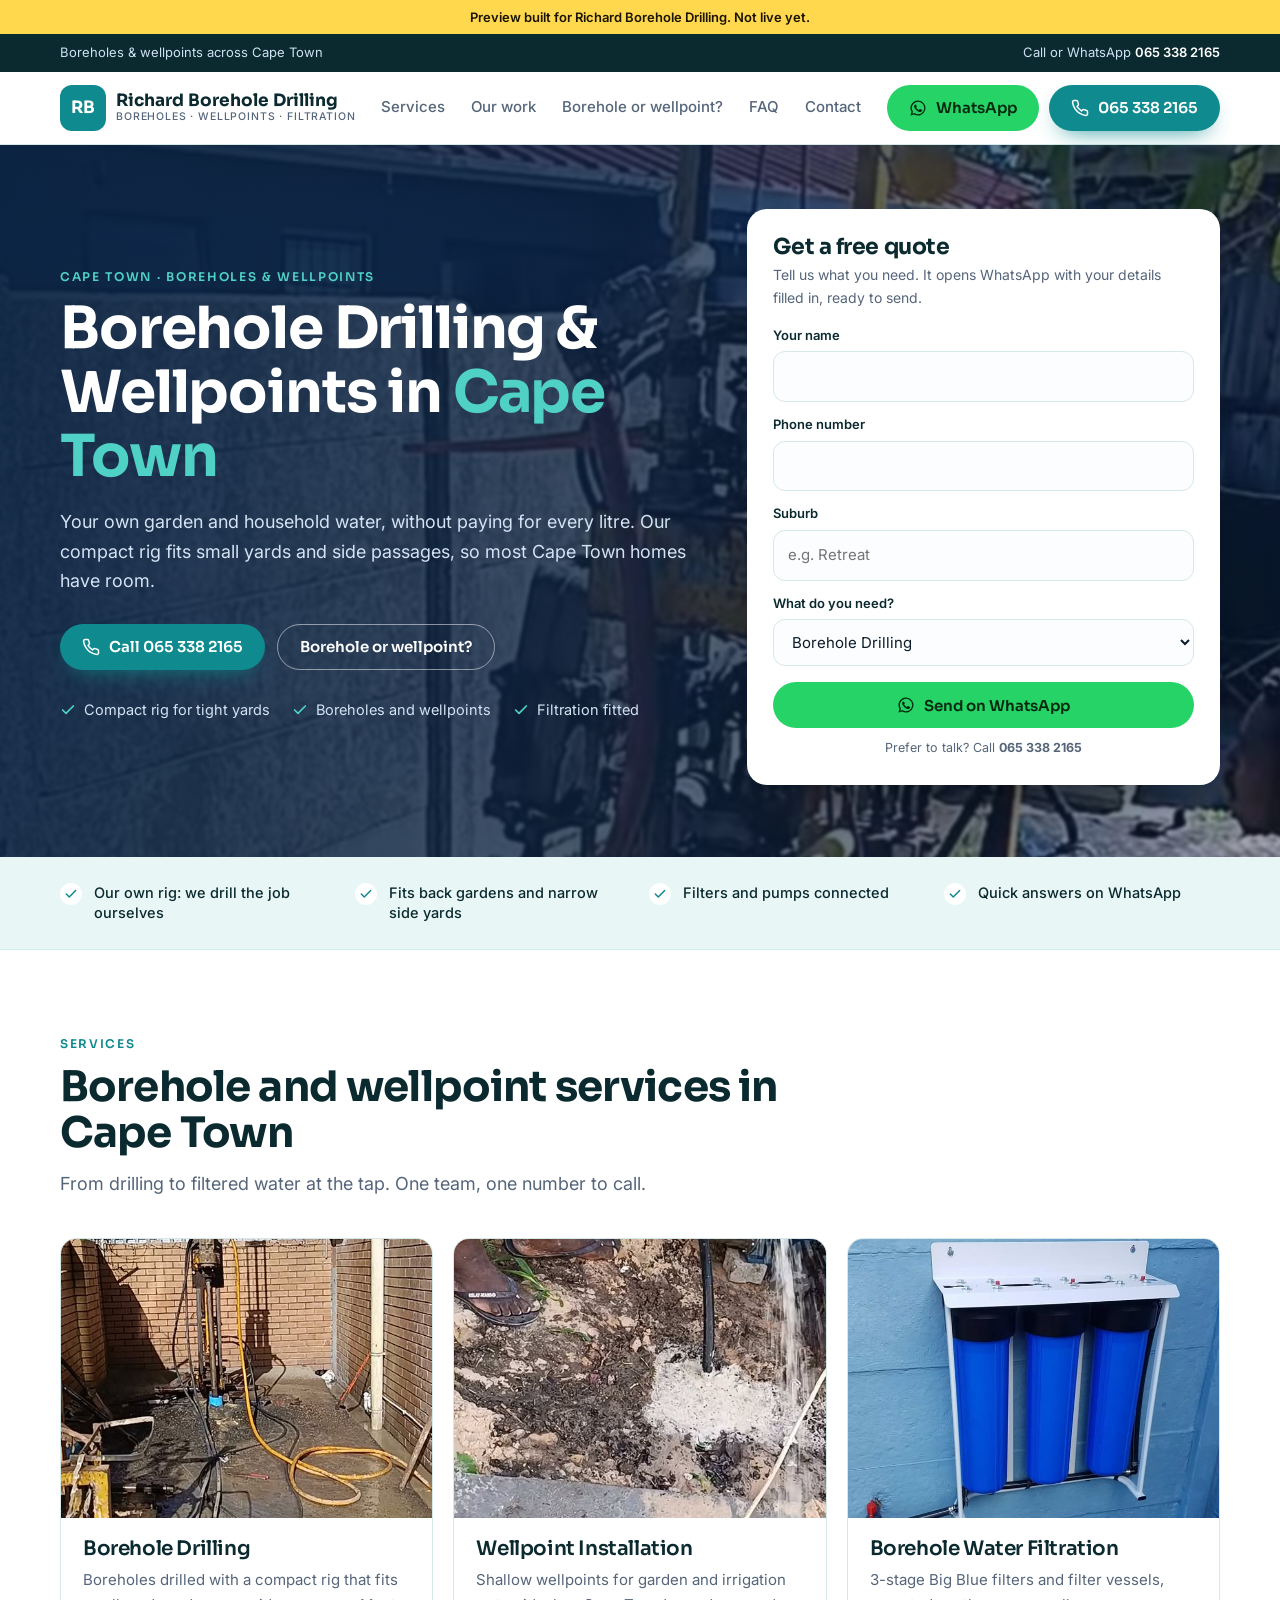
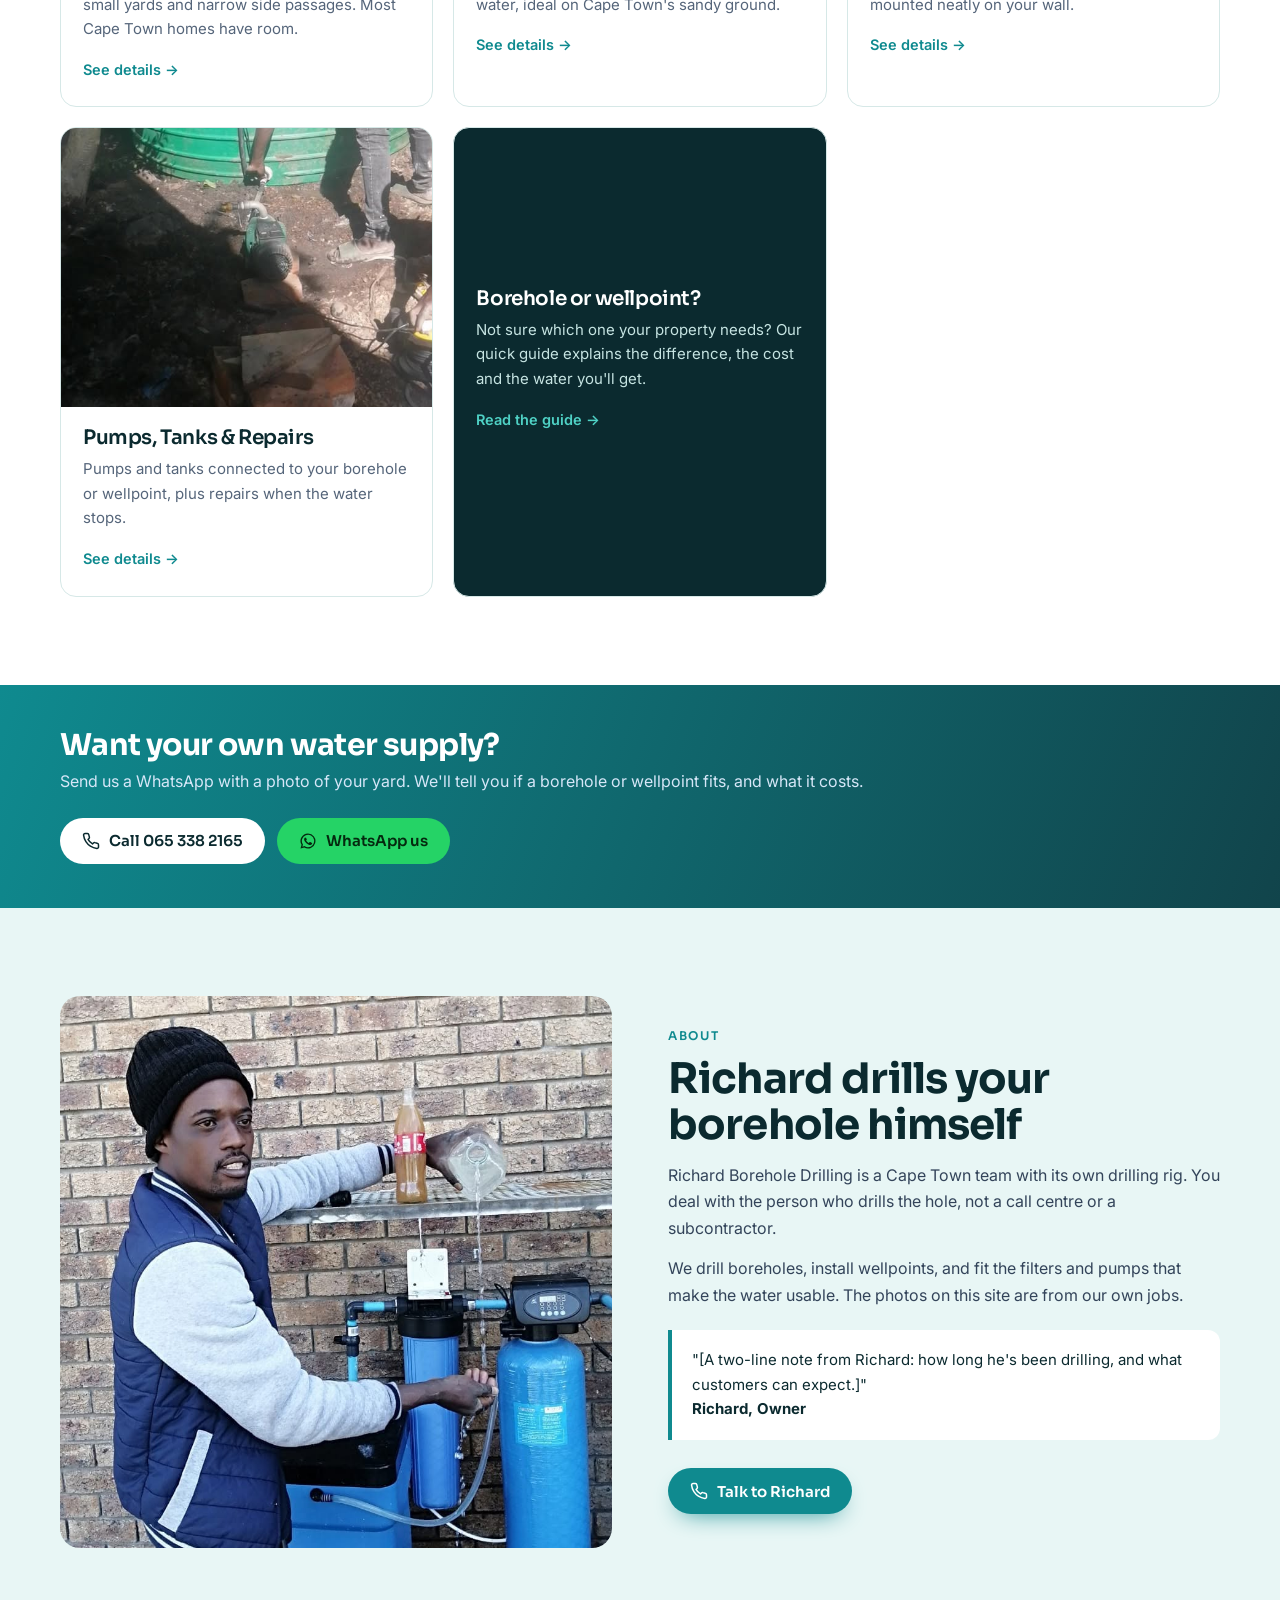
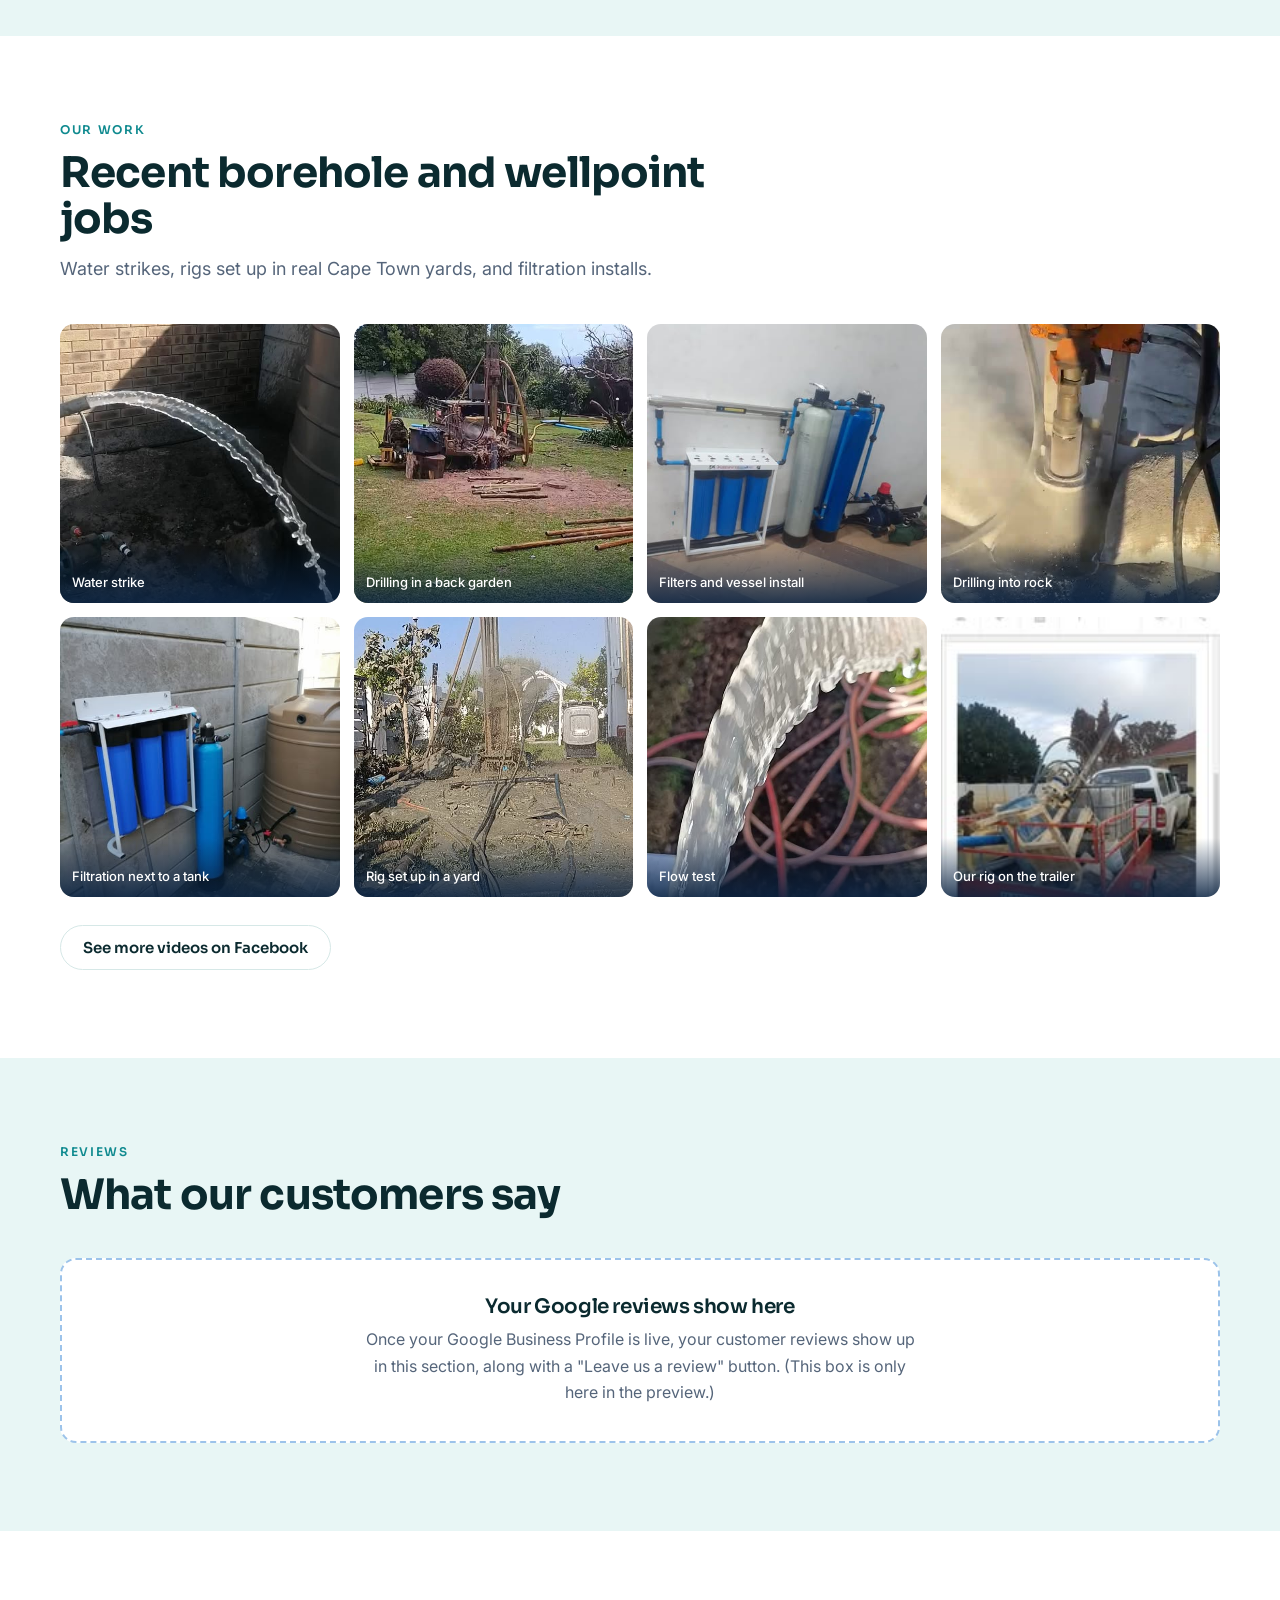
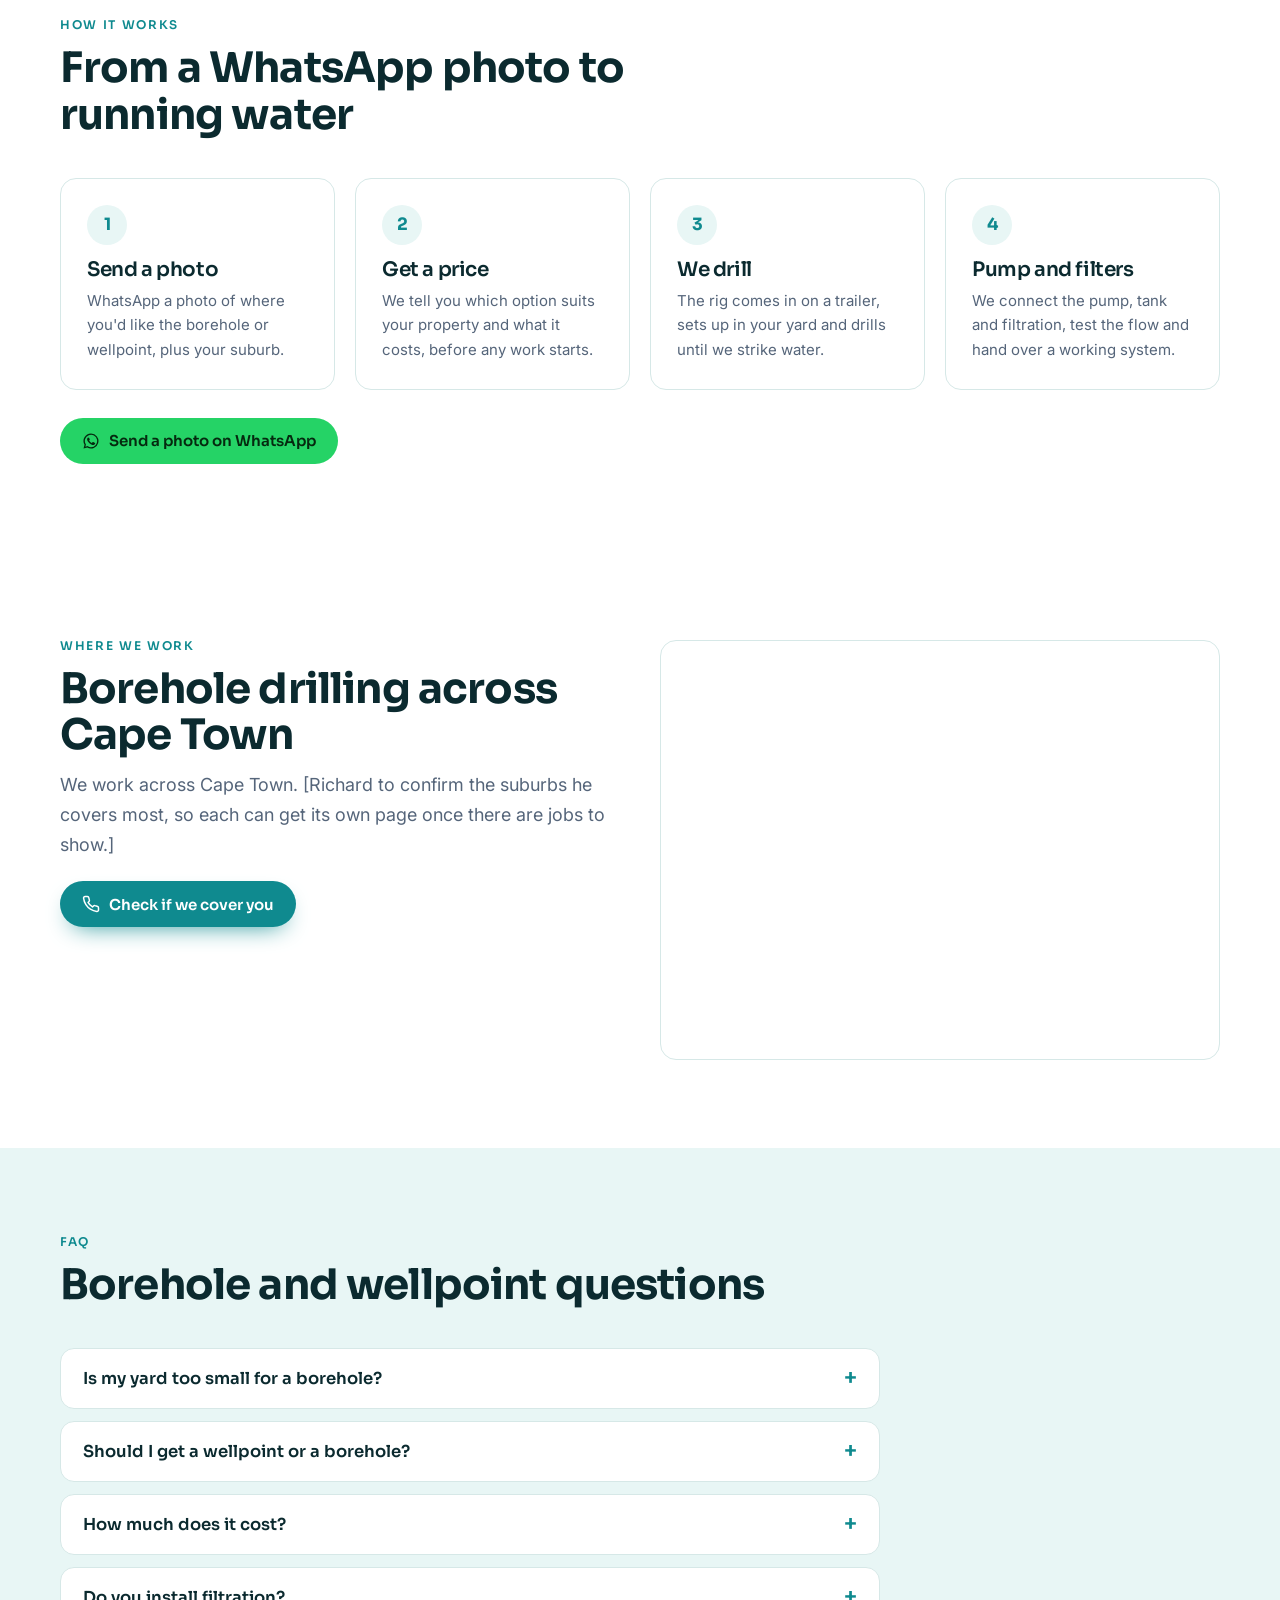
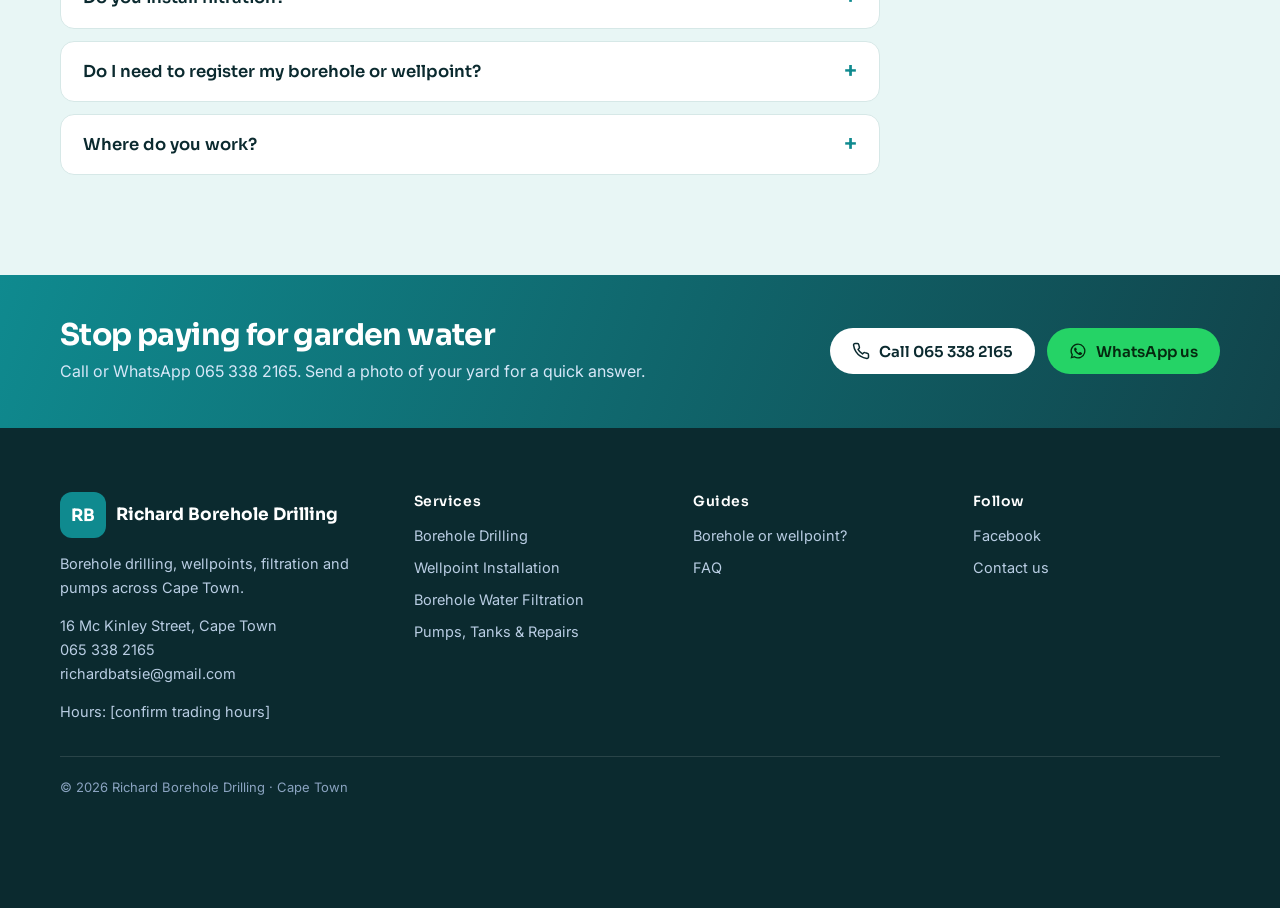
==== index.html @ 835f8e68 "Richard Borehole Drilling preview site Co-Authored-By: Claude Opus 5.5 <noreply@anthropic.com>" ====
<!doctype html>
<html lang="en-ZA">
<head>
<meta charset="utf-8">
<meta name="viewport" content="width=device-width, initial-scale=1">
<!-- PREVIEW: remove noindex + the preview bar when Richard approves and the real domain is live -->
<meta name="robots" content="noindex, nofollow">
<title>Borehole Drilling &amp; Wellpoints Cape Town | Richard Borehole Drilling</title>
<meta name="description" content="Borehole drilling and wellpoint installation in Cape Town with a compact rig that fits small yards. Filtration, pumps and repairs. Call or WhatsApp 065 338 2165.">
<link rel="canonical" href="https://dannyschaffer.github.io/richard-borehole-preview/">
<meta property="og:type" content="website"><meta property="og:title" content="Borehole Drilling &amp; Wellpoints Cape Town | Richard Borehole Drilling"><meta property="og:description" content="Borehole drilling and wellpoint installation in Cape Town with a compact rig that fits small yards. Filtration, pumps and repairs. Call or WhatsApp 065 338 2165.">
<meta property="og:image" content="https://dannyschaffer.github.io/richard-borehole-preview/img/hero-rig-backyard.jpg"><meta property="og:url" content="https://dannyschaffer.github.io/richard-borehole-preview/">
<link rel="preconnect" href="https://fonts.googleapis.com"><link rel="preconnect" href="https://fonts.gstatic.com" crossorigin><link href="https://fonts.googleapis.com/css2?family=Sora:wght@500;600;700&family=Inter:wght@400;500;600&display=swap" rel="stylesheet">
<link rel="stylesheet" href="styles.css">
<script type="application/ld+json">{"@context": "https://schema.org", "@type": "HomeAndConstructionBusiness", "@id": "https://dannyschaffer.github.io/richard-borehole-preview/#business", "name": "Richard Borehole Drilling", "description": "Borehole drilling, wellpoint installation, water filtration and pump connections in Cape Town.", "telephone": "+27653382165", "email": "richardbatsie@gmail.com", "url": "https://dannyschaffer.github.io/richard-borehole-preview/", "image": "https://dannyschaffer.github.io/richard-borehole-preview/img/hero-rig-backyard.jpg", "address": {"@type": "PostalAddress", "streetAddress": "16 Mc Kinley Street", "addressLocality": "Cape Town", "addressRegion": "Western Cape", "addressCountry": "ZA"}, "geo": {"@type": "GeoCoordinates", "latitude": -33.99119, "longitude": 18.48131}, "areaServed": "Cape Town", "sameAs": ["https://www.facebook.com/people/Richard-Borehole-Drilling/100069293814595/"]}</script><script type="application/ld+json">{"@context": "https://schema.org", "@type": "FAQPage", "mainEntity": [{"@type": "Question", "name": "Is my yard too small for a borehole?", "acceptedAnswer": {"@type": "Answer", "text": "Probably not. Our rig is compact and towed in on a trailer. We drill in back gardens, driveways and side passages. WhatsApp us a photo of the spot and we'll tell you."}}, {"@type": "Question", "name": "Should I get a wellpoint or a borehole?", "acceptedAnswer": {"@type": "Answer", "text": "A wellpoint is cheaper and fine for garden water on sandy ground. A borehole goes deeper, gives a steadier supply and suits bigger needs. Tell us your suburb and what you want the water for, and we'll recommend one."}}, {"@type": "Question", "name": "How much does it cost?", "acceptedAnswer": {"@type": "Answer", "text": "[Richard to confirm starting prices for a wellpoint and a borehole.] We give you a price before any work starts."}}, {"@type": "Question", "name": "Do you install filtration?", "acceptedAnswer": {"@type": "Answer", "text": "Yes. We fit 3-stage Big Blue filters and filter vessels on new and existing boreholes and wellpoints."}}, {"@type": "Question", "name": "Do I need to register my borehole or wellpoint?", "acceptedAnswer": {"@type": "Answer", "text": "Yes. The City of Cape Town requires every borehole and wellpoint to be registered, with the official sign displayed if the water is used outdoors."}}, {"@type": "Question", "name": "Where do you work?", "acceptedAnswer": {"@type": "Answer", "text": "Across Cape Town. [Richard to confirm the suburbs and areas he covers.]"}}]}</script>
</head>
<body>
<div class="preview">Preview built for Richard Borehole Drilling. Not live yet.</div>
<div class="topstrip"><div class="wrap"><span class="hide-m">Boreholes &amp; wellpoints across Cape Town</span><span>Call or WhatsApp <a href="tel:+27653382165">065 338 2165</a></span></div></div>
<header><div class="wrap nav">
<a class="brand" href="./"><span class="mono">RB</span><span>Richard Borehole Drilling<small>Boreholes · Wellpoints · Filtration</small></span></a>
<nav class="nav-links"><a href="#services">Services</a><a href="#work">Our work</a><a href="borehole-vs-wellpoint/">Borehole or wellpoint?</a><a href="#faq">FAQ</a><a href="contact/">Contact</a></nav>
<div class="nav-cta"><a class="btn btn-wa" href="https://wa.me/27653382165?text=Hi%20Richard%2C%20I%20would%20like%20a%20quote."><svg viewBox="0 0 24 24" fill="currentColor" aria-hidden="true"><path d="M12 2a10 10 0 0 0-8.6 15.1L2 22l5-1.3A10 10 0 1 0 12 2Zm0 18.2a8.2 8.2 0 0 1-4.2-1.2l-.3-.2-3 .8.8-2.9-.2-.3A8.2 8.2 0 1 1 12 20.2Zm4.5-6.1c-.2-.1-1.5-.7-1.7-.8s-.4-.1-.6.1-.7.8-.8 1-.3.2-.5.1a6.7 6.7 0 0 1-3.3-2.9c-.3-.4.3-.4.7-1.4a.5.5 0 0 0 0-.4l-.8-1.9c-.2-.5-.4-.4-.6-.4h-.5a1 1 0 0 0-.7.3 3 3 0 0 0-.9 2.2 5.2 5.2 0 0 0 1.1 2.7 11.8 11.8 0 0 0 4.5 4c1.7.7 2.3.8 3.2.6a2.7 2.7 0 0 0 1.8-1.2 2.2 2.2 0 0 0 .1-1.2c0-.1-.2-.2-.4-.3Z"/></svg><span>WhatsApp</span></a><a class="btn btn-blue" href="tel:+27653382165"><svg viewBox="0 0 24 24" fill="none" stroke="currentColor" stroke-width="2" stroke-linecap="round" stroke-linejoin="round" aria-hidden="true"><path d="M22 16.9v3a2 2 0 0 1-2.2 2 19.8 19.8 0 0 1-8.6-3.1 19.5 19.5 0 0 1-6-6A19.8 19.8 0 0 1 2.1 4.2 2 2 0 0 1 4.1 2h3a2 2 0 0 1 2 1.7c.1 1 .4 1.9.7 2.8a2 2 0 0 1-.5 2.1L8 9.9a16 16 0 0 0 6 6l1.3-1.3a2 2 0 0 1 2.1-.4c.9.3 1.8.6 2.8.7a2 2 0 0 1 1.8 2Z"/></svg><span>065 338 2165</span></a></div>
</div></header>

<section class="hero" style="--hero:url(img/hero-rig-backyard.jpg)"><div class="hero-bg"></div><div class="wrap">
<div>
<span class="eyebrow" style="color:var(--aqua)">Cape Town · Boreholes &amp; wellpoints</span>
<h1>Borehole Drilling &amp; Wellpoints in <em>Cape Town</em></h1>
<p class="lead">Your own garden and household water, without paying for every litre. Our compact rig fits small yards and side passages, so most Cape Town homes have room.</p>
<div class="hero-ctas"><a class="btn btn-blue" href="tel:+27653382165"><svg viewBox="0 0 24 24" fill="none" stroke="currentColor" stroke-width="2" stroke-linecap="round" stroke-linejoin="round" aria-hidden="true"><path d="M22 16.9v3a2 2 0 0 1-2.2 2 19.8 19.8 0 0 1-8.6-3.1 19.5 19.5 0 0 1-6-6A19.8 19.8 0 0 1 2.1 4.2 2 2 0 0 1 4.1 2h3a2 2 0 0 1 2 1.7c.1 1 .4 1.9.7 2.8a2 2 0 0 1-.5 2.1L8 9.9a16 16 0 0 0 6 6l1.3-1.3a2 2 0 0 1 2.1-.4c.9.3 1.8.6 2.8.7a2 2 0 0 1 1.8 2Z"/></svg>Call 065 338 2165</a><a class="btn btn-line" href="borehole-vs-wellpoint/">Borehole or wellpoint?</a></div>
<div class="hero-points"><span><svg viewBox="0 0 24 24" fill="none" stroke="currentColor" stroke-width="2.6" stroke-linecap="round" stroke-linejoin="round" aria-hidden="true"><path d="M20 6 9 17l-5-5"/></svg>Compact rig for tight yards</span><span><svg viewBox="0 0 24 24" fill="none" stroke="currentColor" stroke-width="2.6" stroke-linecap="round" stroke-linejoin="round" aria-hidden="true"><path d="M20 6 9 17l-5-5"/></svg>Boreholes and wellpoints</span><span><svg viewBox="0 0 24 24" fill="none" stroke="currentColor" stroke-width="2.6" stroke-linecap="round" stroke-linejoin="round" aria-hidden="true"><path d="M20 6 9 17l-5-5"/></svg>Filtration fitted</span></div>
</div>
<form class="card-form" data-wa>
<h2>Get a free quote</h2><p class="small">Tell us what you need. It opens WhatsApp with your details filled in, ready to send.</p>
<label class="field"><span>Your name</span><input name="name" required autocomplete="name"></label>
<label class="field"><span>Phone number</span><input name="phone" type="tel" required autocomplete="tel"></label>
<label class="field"><span>Suburb</span><input name="suburb" placeholder="e.g. Retreat"></label>
<label class="field"><span>What do you need?</span><select name="need"><option>Borehole Drilling</option><option>Wellpoint Installation</option><option>Borehole Water Filtration</option><option>Pumps, Tanks &amp; Repairs</option><option>Not sure: borehole or wellpoint?</option></select></label>
<button class="btn btn-wa" type="submit"><svg viewBox="0 0 24 24" fill="currentColor" aria-hidden="true"><path d="M12 2a10 10 0 0 0-8.6 15.1L2 22l5-1.3A10 10 0 1 0 12 2Zm0 18.2a8.2 8.2 0 0 1-4.2-1.2l-.3-.2-3 .8.8-2.9-.2-.3A8.2 8.2 0 1 1 12 20.2Zm4.5-6.1c-.2-.1-1.5-.7-1.7-.8s-.4-.1-.6.1-.7.8-.8 1-.3.2-.5.1a6.7 6.7 0 0 1-3.3-2.9c-.3-.4.3-.4.7-1.4a.5.5 0 0 0 0-.4l-.8-1.9c-.2-.5-.4-.4-.6-.4h-.5a1 1 0 0 0-.7.3 3 3 0 0 0-.9 2.2 5.2 5.2 0 0 0 1.1 2.7 11.8 11.8 0 0 0 4.5 4c1.7.7 2.3.8 3.2.6a2.7 2.7 0 0 0 1.8-1.2 2.2 2.2 0 0 0 .1-1.2c0-.1-.2-.2-.4-.3Z"/></svg>Send on WhatsApp</button>
<p class="form-note">Prefer to talk? Call <a href="tel:+27653382165"><b>065 338 2165</b></a></p>
</form>
</div></section>
<div class="trust"><div class="wrap">
<div><svg viewBox="0 0 24 24" fill="none" stroke="currentColor" stroke-width="2.6" stroke-linecap="round" stroke-linejoin="round" aria-hidden="true"><path d="M20 6 9 17l-5-5"/></svg><span>Our own rig: we drill the job ourselves</span></div>
<div><svg viewBox="0 0 24 24" fill="none" stroke="currentColor" stroke-width="2.6" stroke-linecap="round" stroke-linejoin="round" aria-hidden="true"><path d="M20 6 9 17l-5-5"/></svg><span>Fits back gardens and narrow side yards</span></div>
<div><svg viewBox="0 0 24 24" fill="none" stroke="currentColor" stroke-width="2.6" stroke-linecap="round" stroke-linejoin="round" aria-hidden="true"><path d="M20 6 9 17l-5-5"/></svg><span>Filters and pumps connected</span></div>
<div><svg viewBox="0 0 24 24" fill="none" stroke="currentColor" stroke-width="2.6" stroke-linecap="round" stroke-linejoin="round" aria-hidden="true"><path d="M20 6 9 17l-5-5"/></svg><span>Quick answers on WhatsApp</span></div>
</div></div>

<section id="services"><div class="wrap">
<div class="sec-head"><span class="eyebrow">Services</span><h2>Borehole and wellpoint services in Cape Town</h2><p class="lead">From drilling to filtered water at the tap. One team, one number to call.</p></div>
<div class="svc-grid"><a class="svc" href="services/borehole-drilling/"><img src="img/rig-narrow-side-yard.jpg" alt="Compact borehole rig drilling in a narrow side yard next to a Cape Town house" loading="lazy"><div><h3>Borehole Drilling</h3><p>Boreholes drilled with a compact rig that fits small yards and narrow side passages. Most Cape Town homes have room.</p><span class="more">See details →</span></div></a><a class="svc" href="services/wellpoint-installation/"><img src="img/wellpoint-water.jpg" alt="Water flowing from a newly installed wellpoint in a Cape Town yard" loading="lazy"><div><h3>Wellpoint Installation</h3><p>Shallow wellpoints for garden and irrigation water, ideal on Cape Town&#x27;s sandy ground.</p><span class="more">See details →</span></div></a><a class="svc" href="services/water-filtration/"><img src="img/filtration-3-stage.jpg" alt="Wall-mounted 3-stage Big Blue filtration system installed by Richard Borehole Drilling" loading="lazy"><div><h3>Borehole Water Filtration</h3><p>3-stage Big Blue filters and filter vessels, mounted neatly on your wall.</p><span class="more">See details →</span></div></a><a class="svc" href="services/pumps-and-tanks/"><img src="img/tank-pump-connection.jpg" alt="Borehole connected to a water tank in a Cape Town yard" loading="lazy"><div><h3>Pumps, Tanks &amp; Repairs</h3><p>Pumps and tanks connected to your borehole or wellpoint, plus repairs when the water stops.</p><span class="more">See details →</span></div></a><a class="svc" href="borehole-vs-wellpoint/" style="background:var(--navy);color:#fff;justify-content:center"><div><h3 style="color:#fff">Borehole or wellpoint?</h3><p style="color:#c6e4e2">Not sure which one your property needs? Our quick guide explains the difference, the cost and the water you'll get.</p><span class="more" style="color:var(--aqua)">Read the guide →</span></div></a></div>
</div></section>

<div class="band"><div class="wrap"><div><h2>Want your own water supply?</h2><p>Send us a WhatsApp with a photo of your yard. We&#x27;ll tell you if a borehole or wellpoint fits, and what it costs.</p></div>
<div class="ctas"><a class="btn btn-white" href="tel:+27653382165"><svg viewBox="0 0 24 24" fill="none" stroke="currentColor" stroke-width="2" stroke-linecap="round" stroke-linejoin="round" aria-hidden="true"><path d="M22 16.9v3a2 2 0 0 1-2.2 2 19.8 19.8 0 0 1-8.6-3.1 19.5 19.5 0 0 1-6-6A19.8 19.8 0 0 1 2.1 4.2 2 2 0 0 1 4.1 2h3a2 2 0 0 1 2 1.7c.1 1 .4 1.9.7 2.8a2 2 0 0 1-.5 2.1L8 9.9a16 16 0 0 0 6 6l1.3-1.3a2 2 0 0 1 2.1-.4c.9.3 1.8.6 2.8.7a2 2 0 0 1 1.8 2Z"/></svg>Call 065 338 2165</a><a class="btn btn-wa" href="https://wa.me/27653382165?text=Hi%20Richard%2C%20I%20would%20like%20a%20quote."><svg viewBox="0 0 24 24" fill="currentColor" aria-hidden="true"><path d="M12 2a10 10 0 0 0-8.6 15.1L2 22l5-1.3A10 10 0 1 0 12 2Zm0 18.2a8.2 8.2 0 0 1-4.2-1.2l-.3-.2-3 .8.8-2.9-.2-.3A8.2 8.2 0 1 1 12 20.2Zm4.5-6.1c-.2-.1-1.5-.7-1.7-.8s-.4-.1-.6.1-.7.8-.8 1-.3.2-.5.1a6.7 6.7 0 0 1-3.3-2.9c-.3-.4.3-.4.7-1.4a.5.5 0 0 0 0-.4l-.8-1.9c-.2-.5-.4-.4-.6-.4h-.5a1 1 0 0 0-.7.3 3 3 0 0 0-.9 2.2 5.2 5.2 0 0 0 1.1 2.7 11.8 11.8 0 0 0 4.5 4c1.7.7 2.3.8 3.2.6a2.7 2.7 0 0 0 1.8-1.2 2.2 2.2 0 0 0 .1-1.2c0-.1-.2-.2-.4-.3Z"/></svg>WhatsApp us</a></div></div></div>

<section class="about"><div class="wrap">
<img src="img/richard-filtration.jpg" alt="Richard next to a borehole filtration system he installed" loading="lazy">
<div><span class="eyebrow">About</span><h2>Richard drills your borehole himself</h2>
<p>Richard Borehole Drilling is a Cape Town team with its own drilling rig. You deal with the person who drills the hole, not a call centre or a subcontractor.</p>
<p>We drill boreholes, install wellpoints, and fit the filters and pumps that make the water usable. The photos on this site are from our own jobs.</p>
<div class="owner">"[A two-line note from Richard: how long he's been drilling, and what customers can expect.]"<br><b>Richard, Owner</b></div>
<div class="hero-ctas"><a class="btn btn-blue" href="tel:+27653382165"><svg viewBox="0 0 24 24" fill="none" stroke="currentColor" stroke-width="2" stroke-linecap="round" stroke-linejoin="round" aria-hidden="true"><path d="M22 16.9v3a2 2 0 0 1-2.2 2 19.8 19.8 0 0 1-8.6-3.1 19.5 19.5 0 0 1-6-6A19.8 19.8 0 0 1 2.1 4.2 2 2 0 0 1 4.1 2h3a2 2 0 0 1 2 1.7c.1 1 .4 1.9.7 2.8a2 2 0 0 1-.5 2.1L8 9.9a16 16 0 0 0 6 6l1.3-1.3a2 2 0 0 1 2.1-.4c.9.3 1.8.6 2.8.7a2 2 0 0 1 1.8 2Z"/></svg>Talk to Richard</a></div>
</div></div></section>

<section id="work"><div class="wrap">
<div class="sec-head"><span class="eyebrow">Our work</span><h2>Recent borehole and wellpoint jobs</h2><p class="lead">Water strikes, rigs set up in real Cape Town yards, and filtration installs.</p></div>
<div class="gallery"><figure><img src="img/water-strike.jpg" alt="Water strike by Richard Borehole Drilling" loading="lazy"><figcaption>Water strike</figcaption></figure><figure><img src="img/rig-garden.jpg" alt="Drilling in a back garden by Richard Borehole Drilling" loading="lazy"><figcaption>Drilling in a back garden</figcaption></figure><figure><img src="img/filtration-vessel-install.jpg" alt="Filters and vessel install by Richard Borehole Drilling" loading="lazy"><figcaption>Filters and vessel install</figcaption></figure><figure><img src="img/drilling-hammer.jpg" alt="Drilling into rock by Richard Borehole Drilling" loading="lazy"><figcaption>Drilling into rock</figcaption></figure><figure><img src="img/filtration-tank-install.jpg" alt="Filtration next to a tank by Richard Borehole Drilling" loading="lazy"><figcaption>Filtration next to a tank</figcaption></figure><figure><img src="img/rig-setup.jpg" alt="Rig set up in a yard by Richard Borehole Drilling" loading="lazy"><figcaption>Rig set up in a yard</figcaption></figure><figure><img src="img/water-flow-test.jpg" alt="Flow test by Richard Borehole Drilling" loading="lazy"><figcaption>Flow test</figcaption></figure><figure><img src="img/rig-on-trailer.jpg" alt="Our rig on the trailer by Richard Borehole Drilling" loading="lazy"><figcaption>Our rig on the trailer</figcaption></figure></div>
<div class="hero-ctas"><a class="btn btn-outline" href="https://www.facebook.com/people/Richard-Borehole-Drilling/100069293814595/">See more videos on Facebook</a></div>
</div></section>

<section class="reviews" id="reviews"><div class="wrap">
<div class="sec-head"><span class="eyebrow">Reviews</span><h2>What our customers say</h2></div>
<div class="review-slot"><h3>Your Google reviews show here</h3><p>Once your Google Business Profile is live, your customer reviews show up in this section, along with a "Leave us a review" button. (This box is only here in the preview.)</p></div>
</div></section>

<section><div class="wrap">
<div class="sec-head"><span class="eyebrow">How it works</span><h2>From a WhatsApp photo to running water</h2></div>
<div class="steps">
<div class="step"><h3>Send a photo</h3><p>WhatsApp a photo of where you'd like the borehole or wellpoint, plus your suburb.</p></div>
<div class="step"><h3>Get a price</h3><p>We tell you which option suits your property and what it costs, before any work starts.</p></div>
<div class="step"><h3>We drill</h3><p>The rig comes in on a trailer, sets up in your yard and drills until we strike water.</p></div>
<div class="step"><h3>Pump and filters</h3><p>We connect the pump, tank and filtration, test the flow and hand over a working system.</p></div>
</div>
<div class="hero-ctas"><a class="btn btn-wa" href="https://wa.me/27653382165?text=Hi%20Richard%2C%20here%20is%20a%20photo%20of%20my%20yard%20for%20a%20borehole%20quote."><svg viewBox="0 0 24 24" fill="currentColor" aria-hidden="true"><path d="M12 2a10 10 0 0 0-8.6 15.1L2 22l5-1.3A10 10 0 1 0 12 2Zm0 18.2a8.2 8.2 0 0 1-4.2-1.2l-.3-.2-3 .8.8-2.9-.2-.3A8.2 8.2 0 1 1 12 20.2Zm4.5-6.1c-.2-.1-1.5-.7-1.7-.8s-.4-.1-.6.1-.7.8-.8 1-.3.2-.5.1a6.7 6.7 0 0 1-3.3-2.9c-.3-.4.3-.4.7-1.4a.5.5 0 0 0 0-.4l-.8-1.9c-.2-.5-.4-.4-.6-.4h-.5a1 1 0 0 0-.7.3 3 3 0 0 0-.9 2.2 5.2 5.2 0 0 0 1.1 2.7 11.8 11.8 0 0 0 4.5 4c1.7.7 2.3.8 3.2.6a2.7 2.7 0 0 0 1.8-1.2 2.2 2.2 0 0 0 .1-1.2c0-.1-.2-.2-.4-.3Z"/></svg>Send a photo on WhatsApp</a></div>
</div></section>

<section class="area" id="areas" style="background:#fff"><div class="wrap">
<div><span class="eyebrow">Where we work</span><h2>Borehole drilling across Cape Town</h2>
<p class="lead" style="margin-top:12px">We work across Cape Town. [Richard to confirm the suburbs he covers most, so each can get its own page once there are jobs to show.]</p>
<a class="btn btn-blue" style="margin-top:22px" href="tel:+27653382165"><svg viewBox="0 0 24 24" fill="none" stroke="currentColor" stroke-width="2" stroke-linecap="round" stroke-linejoin="round" aria-hidden="true"><path d="M22 16.9v3a2 2 0 0 1-2.2 2 19.8 19.8 0 0 1-8.6-3.1 19.5 19.5 0 0 1-6-6A19.8 19.8 0 0 1 2.1 4.2 2 2 0 0 1 4.1 2h3a2 2 0 0 1 2 1.7c.1 1 .4 1.9.7 2.8a2 2 0 0 1-.5 2.1L8 9.9a16 16 0 0 0 6 6l1.3-1.3a2 2 0 0 1 2.1-.4c.9.3 1.8.6 2.8.7a2 2 0 0 1 1.8 2Z"/></svg>Check if we cover you</a></div>
<div class="map"><iframe loading="lazy" title="Map of Cape Town" src="https://maps.google.com/maps?q=-33.99119,18.48131&z=11&output=embed"></iframe></div>
</div></section>

<section class="faq" id="faq"><div class="wrap">
<div class="sec-head"><span class="eyebrow">FAQ</span><h2>Borehole and wellpoint questions</h2></div>
<div class="faq-list"><details><summary>Is my yard too small for a borehole?</summary><p>Probably not. Our rig is compact and towed in on a trailer. We drill in back gardens, driveways and side passages. WhatsApp us a photo of the spot and we&#x27;ll tell you.</p></details><details><summary>Should I get a wellpoint or a borehole?</summary><p>A wellpoint is cheaper and fine for garden water on sandy ground. A borehole goes deeper, gives a steadier supply and suits bigger needs. Tell us your suburb and what you want the water for, and we&#x27;ll recommend one.</p></details><details><summary>How much does it cost?</summary><p>[Richard to confirm starting prices for a wellpoint and a borehole.] We give you a price before any work starts.</p></details><details><summary>Do you install filtration?</summary><p>Yes. We fit 3-stage Big Blue filters and filter vessels on new and existing boreholes and wellpoints.</p></details><details><summary>Do I need to register my borehole or wellpoint?</summary><p>Yes. The City of Cape Town requires every borehole and wellpoint to be registered, with the official sign displayed if the water is used outdoors.</p></details><details><summary>Where do you work?</summary><p>Across Cape Town. [Richard to confirm the suburbs and areas he covers.]</p></details></div>
</div></section>

<div class="band"><div class="wrap"><div><h2>Stop paying for garden water</h2><p>Call or WhatsApp 065 338 2165. Send a photo of your yard for a quick answer.</p></div>
<div class="ctas"><a class="btn btn-white" href="tel:+27653382165"><svg viewBox="0 0 24 24" fill="none" stroke="currentColor" stroke-width="2" stroke-linecap="round" stroke-linejoin="round" aria-hidden="true"><path d="M22 16.9v3a2 2 0 0 1-2.2 2 19.8 19.8 0 0 1-8.6-3.1 19.5 19.5 0 0 1-6-6A19.8 19.8 0 0 1 2.1 4.2 2 2 0 0 1 4.1 2h3a2 2 0 0 1 2 1.7c.1 1 .4 1.9.7 2.8a2 2 0 0 1-.5 2.1L8 9.9a16 16 0 0 0 6 6l1.3-1.3a2 2 0 0 1 2.1-.4c.9.3 1.8.6 2.8.7a2 2 0 0 1 1.8 2Z"/></svg>Call 065 338 2165</a><a class="btn btn-wa" href="https://wa.me/27653382165?text=Hi%20Richard%2C%20I%20would%20like%20a%20quote."><svg viewBox="0 0 24 24" fill="currentColor" aria-hidden="true"><path d="M12 2a10 10 0 0 0-8.6 15.1L2 22l5-1.3A10 10 0 1 0 12 2Zm0 18.2a8.2 8.2 0 0 1-4.2-1.2l-.3-.2-3 .8.8-2.9-.2-.3A8.2 8.2 0 1 1 12 20.2Zm4.5-6.1c-.2-.1-1.5-.7-1.7-.8s-.4-.1-.6.1-.7.8-.8 1-.3.2-.5.1a6.7 6.7 0 0 1-3.3-2.9c-.3-.4.3-.4.7-1.4a.5.5 0 0 0 0-.4l-.8-1.9c-.2-.5-.4-.4-.6-.4h-.5a1 1 0 0 0-.7.3 3 3 0 0 0-.9 2.2 5.2 5.2 0 0 0 1.1 2.7 11.8 11.8 0 0 0 4.5 4c1.7.7 2.3.8 3.2.6a2.7 2.7 0 0 0 1.8-1.2 2.2 2.2 0 0 0 .1-1.2c0-.1-.2-.2-.4-.3Z"/></svg>WhatsApp us</a></div></div></div>
<footer><div class="wrap">
<div><a class="brand" href="./"><span class="mono">RB</span><span>Richard Borehole Drilling</span></a>
<p>Borehole drilling, wellpoints, filtration and pumps across Cape Town.</p>
<p style="margin-top:14px">16 Mc Kinley Street, Cape Town<br><a href="tel:+27653382165">065 338 2165</a><br><a href="mailto:richardbatsie@gmail.com">richardbatsie@gmail.com</a></p>
<p style="margin-top:14px">Hours: [confirm trading hours]</p></div>
<div><h4>Services</h4><ul><li><a href="services/borehole-drilling/">Borehole Drilling</a></li><li><a href="services/wellpoint-installation/">Wellpoint Installation</a></li><li><a href="services/water-filtration/">Borehole Water Filtration</a></li><li><a href="services/pumps-and-tanks/">Pumps, Tanks &amp; Repairs</a></li></ul></div>
<div><h4>Guides</h4><ul><li><a href="borehole-vs-wellpoint/">Borehole or wellpoint?</a></li><li><a href="#faq">FAQ</a></li></ul></div>
<div><h4>Follow</h4><ul><li><a href="https://www.facebook.com/people/Richard-Borehole-Drilling/100069293814595/">Facebook</a></li><li><a href="contact/">Contact us</a></li></ul></div>
<div class="legal">© 2026 Richard Borehole Drilling · Cape Town</div>
</div></footer>
<div class="mbar"><a class="btn btn-blue" href="tel:+27653382165"><svg viewBox="0 0 24 24" fill="none" stroke="currentColor" stroke-width="2" stroke-linecap="round" stroke-linejoin="round" aria-hidden="true"><path d="M22 16.9v3a2 2 0 0 1-2.2 2 19.8 19.8 0 0 1-8.6-3.1 19.5 19.5 0 0 1-6-6A19.8 19.8 0 0 1 2.1 4.2 2 2 0 0 1 4.1 2h3a2 2 0 0 1 2 1.7c.1 1 .4 1.9.7 2.8a2 2 0 0 1-.5 2.1L8 9.9a16 16 0 0 0 6 6l1.3-1.3a2 2 0 0 1 2.1-.4c.9.3 1.8.6 2.8.7a2 2 0 0 1 1.8 2Z"/></svg>Call now</a><a class="btn btn-wa" href="https://wa.me/27653382165?text=Hi%20Richard%2C%20I%20would%20like%20a%20quote."><svg viewBox="0 0 24 24" fill="currentColor" aria-hidden="true"><path d="M12 2a10 10 0 0 0-8.6 15.1L2 22l5-1.3A10 10 0 1 0 12 2Zm0 18.2a8.2 8.2 0 0 1-4.2-1.2l-.3-.2-3 .8.8-2.9-.2-.3A8.2 8.2 0 1 1 12 20.2Zm4.5-6.1c-.2-.1-1.5-.7-1.7-.8s-.4-.1-.6.1-.7.8-.8 1-.3.2-.5.1a6.7 6.7 0 0 1-3.3-2.9c-.3-.4.3-.4.7-1.4a.5.5 0 0 0 0-.4l-.8-1.9c-.2-.5-.4-.4-.6-.4h-.5a1 1 0 0 0-.7.3 3 3 0 0 0-.9 2.2 5.2 5.2 0 0 0 1.1 2.7 11.8 11.8 0 0 0 4.5 4c1.7.7 2.3.8 3.2.6a2.7 2.7 0 0 0 1.8-1.2 2.2 2.2 0 0 0 .1-1.2c0-.1-.2-.2-.4-.3Z"/></svg>WhatsApp</a></div>
<script>
document.querySelectorAll('form[data-wa]').forEach(f=>f.addEventListener('submit',ev=>{ev.preventDefault();const d=new FormData(f);
const msg=`Hi Richard, I'd like a quote.%0AName: ${d.get('name')||''}%0APhone: ${d.get('phone')||''}%0ASuburb: ${d.get('suburb')||''}%0ANeed: ${d.get('need')||''}`;
window.open('https://wa.me/27653382165?text='+msg.replace(/ /g,'%20'),'_blank');}));
</script>
</body></html>
---- styles.css ----
:root{--navy:#0a2342;--navy-2:#123a66;--blue:#1673d1;--blue-d:#0f5bab;--aqua:#22b8e8;--sky:#eaf4fd;--sky-2:#d7eafb;--ink:#0d1b2a;--muted:#55657a;--line:#dbe5f0;--paper:#fff;--wa:#25d366;--r:16px}
*{box-sizing:border-box;margin:0;padding:0}
html{scroll-behavior:smooth}
body{background:var(--paper);color:var(--ink);font:400 16px/1.65 Inter,system-ui,sans-serif;-webkit-font-smoothing:antialiased}
img{display:block;max-width:100%}
a{color:inherit;text-decoration:none}
.wrap{width:min(1160px,100% - 32px);margin-inline:auto}
h1,h2,h3{font-family:Sora,Inter,sans-serif;line-height:1.1;letter-spacing:-.02em;color:var(--navy)}
h2{font-size:clamp(28px,4vw,42px);font-weight:700}
h3{font-size:20px;font-weight:600}
.eyebrow{font:600 12px/1 Sora,sans-serif;letter-spacing:.14em;text-transform:uppercase;color:var(--blue);margin-bottom:14px;display:block}
.lead{color:var(--muted);font-size:18px;max-width:62ch}
section{padding:88px 0}
.sec-head{margin-bottom:40px;max-width:720px}
.sec-head p{margin-top:12px}
.preview{background:#ffd84d;color:#1a1400;font:600 13px/1.4 Inter,sans-serif;text-align:center;padding:8px 16px}
.topstrip{background:var(--navy);color:#cfe1f5;font-size:13px}
.topstrip .wrap{display:flex;justify-content:space-between;gap:12px;padding:8px 0}
.topstrip a{color:#fff;font-weight:600}
header{position:sticky;top:0;z-index:50;background:rgba(255,255,255,.94);backdrop-filter:blur(12px);border-bottom:1px solid var(--line)}
.nav{display:flex;align-items:center;justify-content:space-between;height:72px;gap:16px}
.brand{display:flex;align-items:center;gap:10px;font:700 17px/1.05 Sora,sans-serif;color:var(--navy)}
.brand img{width:46px;height:46px;border-radius:50%}
.brand small{display:block;font:500 10.5px/1.3 Inter,sans-serif;letter-spacing:.08em;color:var(--muted);text-transform:uppercase}
.nav-links{display:flex;gap:26px;font-weight:500;color:var(--muted);font-size:15px}
.nav-links a:hover{color:var(--blue)}
.nav-cta{display:flex;gap:10px;align-items:center}
.btn{display:inline-flex;align-items:center;justify-content:center;gap:9px;padding:14px 22px;border-radius:999px;font:600 15px/1 Sora,sans-serif;transition:transform .15s,background .15s,box-shadow .15s;cursor:pointer;border:0}
.btn svg{width:18px;height:18px;flex:none}
.btn-blue{background:var(--blue);color:#fff;box-shadow:0 10px 24px -12px var(--blue)}
.btn-blue:hover{background:var(--blue-d);transform:translateY(-1px)}
.btn-wa{background:var(--wa);color:#05290f}
.btn-wa:hover{transform:translateY(-1px);filter:brightness(1.04)}
.btn-line{border:1.5px solid rgba(255,255,255,.5);color:#fff}
.btn-line:hover{border-color:#fff}
.btn-outline{border:1.5px solid var(--line);color:var(--navy);background:#fff}
.btn-outline:hover{border-color:var(--blue);color:var(--blue)}
@media (max-width:900px){.nav-links{display:none}.nav-cta .btn-wa{display:none}.topstrip .hide-m{display:none}}
@media (max-width:600px){.nav-cta .btn span{display:none}.nav-cta .btn{padding:13px}.brand{font-size:15.5px}}
.hero{position:relative;overflow:hidden;color:#fff;padding:64px 0 72px;background:var(--navy)}
.hero-bg{position:absolute;inset:0;background:var(--hero) center 35%/cover;filter:blur(1px);transform:scale(1.02)}
.hero::after{content:"";position:absolute;inset:0;background:linear-gradient(100deg,rgba(10,35,66,.94) 0%,rgba(10,35,66,.78) 45%,rgba(10,35,66,.35) 100%)}
.hero .wrap{position:relative;z-index:1;display:grid;grid-template-columns:1.15fr .85fr;gap:48px;align-items:center}
.hero h1{color:#fff;font-size:clamp(34px,5.2vw,58px);font-weight:700;margin-bottom:18px}
.hero h1 em{font-style:normal;color:var(--aqua)}
.hero .lead{color:#d3e3f4}
.hero-ctas{display:flex;flex-wrap:wrap;gap:12px;margin-top:28px}
.hero-points{display:flex;flex-wrap:wrap;gap:10px 22px;margin-top:28px;font-size:14.5px;color:#d3e3f4}
.hero-points span{display:flex;align-items:center;gap:8px}
.hero-points svg{width:16px;height:16px;color:var(--aqua)}
.card-form{background:#fff;color:var(--ink);border-radius:20px;padding:26px;box-shadow:0 30px 60px -30px rgba(0,0,0,.6)}
.card-form h2{font-size:22px;margin-bottom:4px}
.card-form p.small{color:var(--muted);font-size:14px;margin-bottom:16px}
.field{display:block;margin-bottom:12px}
.field span{display:block;font-size:13px;font-weight:600;color:var(--navy);margin-bottom:5px}
.field input,.field select,.field textarea{width:100%;border:1.5px solid var(--line);border-radius:12px;padding:12px 14px;font:inherit;font-size:15px;background:#fbfdff;color:var(--ink)}
.field input:focus,.field select:focus,.field textarea:focus{outline:none;border-color:var(--blue);background:#fff}
.card-form .btn{width:100%;margin-top:4px}
.form-note{font-size:12.5px;color:var(--muted);margin-top:10px;text-align:center}
.trust{background:var(--sky);border-bottom:1px solid var(--sky-2)}
.trust .wrap{display:grid;grid-template-columns:repeat(4,1fr);gap:18px;padding:26px 0}
.trust div{display:flex;gap:12px;align-items:flex-start;font-size:14.5px;color:var(--navy);font-weight:500;line-height:1.4}
.trust svg{width:22px;height:22px;color:var(--blue);flex:none;background:#fff;border-radius:50%;padding:4px}
@media (max-width:900px){.hero .wrap{grid-template-columns:1fr}.trust .wrap{grid-template-columns:1fr 1fr}}
.prices{background:#fff}
.price-grid{display:grid;grid-template-columns:repeat(3,1fr);gap:20px}
.price{border:1.5px solid var(--line);border-radius:var(--r);padding:28px;display:flex;flex-direction:column;background:#fff}
.price.feature{border-color:var(--blue);box-shadow:0 20px 50px -30px var(--blue);position:relative}
.price.feature::before{content:"Most popular";position:absolute;top:-12px;left:24px;background:var(--blue);color:#fff;font:600 11px/1 Sora,sans-serif;letter-spacing:.08em;text-transform:uppercase;padding:7px 10px;border-radius:999px}
.price h3{margin-bottom:6px}
.price .amt{font:700 34px/1.1 Sora,sans-serif;color:var(--navy);margin:10px 0 4px}
.price .amt small{font:500 14px Inter,sans-serif;color:var(--muted)}
.price ul{list-style:none;margin:16px 0 22px;display:grid;gap:8px;font-size:15px}
.price li{display:flex;gap:9px;align-items:flex-start}
.price li svg{width:17px;height:17px;color:var(--blue);flex:none;margin-top:3px}
.price .btn{margin-top:auto}
@media (max-width:900px){.price-grid{grid-template-columns:1fr}}
.band{background:linear-gradient(110deg,var(--blue) 0%,var(--navy-2) 100%);color:#fff;padding:44px 0}
.band .wrap{display:flex;align-items:center;justify-content:space-between;gap:24px;flex-wrap:wrap}
.band h2{color:#fff;font-size:clamp(22px,3vw,30px)}
.band p{color:#d6e7f8;margin-top:6px}
.band .ctas{display:flex;gap:12px;flex-wrap:wrap}
.band .btn-white{background:#fff;color:var(--navy)}
.svc-grid{display:grid;grid-template-columns:repeat(3,1fr);gap:20px}
.svc{border-radius:var(--r);overflow:hidden;background:#fff;border:1px solid var(--line);display:flex;flex-direction:column;transition:transform .2s,box-shadow .2s}
.svc:hover{transform:translateY(-3px);box-shadow:0 24px 40px -28px rgba(10,35,66,.5)}
.svc img{aspect-ratio:4/3;object-fit:cover;width:100%}
.svc div{padding:20px 22px 24px}
.svc p{color:var(--muted);font-size:15px;margin:8px 0 14px}
.svc .more{color:var(--blue);font-weight:600;font-size:14.5px}
@media (max-width:900px){.svc-grid{grid-template-columns:1fr 1fr}}
@media (max-width:600px){.svc-grid{grid-template-columns:1fr}}
.about{background:var(--sky)}
.about .wrap{display:grid;grid-template-columns:1fr 1fr;gap:56px;align-items:center}
.about img{border-radius:20px;aspect-ratio:1;object-fit:cover;width:100%}
.about p{margin-top:14px;color:#33445a}
.about .owner{margin-top:22px;padding:18px 20px;border-left:4px solid var(--blue);background:#fff;border-radius:0 12px 12px 0;font-size:15px;color:var(--navy)}
@media (max-width:900px){.about .wrap{grid-template-columns:1fr}}
.gallery{display:grid;grid-template-columns:repeat(4,1fr);gap:14px}
.gallery figure{position:relative;border-radius:14px;overflow:hidden}
.gallery img{aspect-ratio:1;object-fit:cover;width:100%;transition:transform .4s}
.gallery figure:hover img{transform:scale(1.04)}
.gallery figcaption{position:absolute;inset:auto 0 0 0;padding:28px 12px 10px;font-size:13px;font-weight:500;color:#fff;background:linear-gradient(transparent,rgba(10,35,66,.85))}
@media (max-width:900px){.gallery{grid-template-columns:1fr 1fr}}
.recent{margin-top:28px;display:flex;flex-wrap:wrap;gap:10px;align-items:center;color:var(--muted);font-size:14.5px}
.chip{border:1px solid var(--line);border-radius:999px;padding:7px 14px;font-size:14px;color:var(--navy);background:#fff}
.chip:hover{border-color:var(--blue);color:var(--blue)}
.reviews{background:var(--sky)}
.review-slot{border:2px dashed #9cc3ea;border-radius:var(--r);padding:36px;text-align:center;background:#fff}
.review-slot h3{margin-bottom:8px}
.review-slot p{color:var(--muted);max-width:56ch;margin:0 auto}
.steps{display:grid;grid-template-columns:repeat(4,1fr);gap:20px;counter-reset:s}
.step{padding:26px;border-radius:var(--r);background:#fff;border:1px solid var(--line)}
.step::before{counter-increment:s;content:counter(s);display:grid;place-items:center;width:40px;height:40px;border-radius:50%;background:var(--sky);color:var(--blue);font:700 17px Sora,sans-serif;margin-bottom:14px}
.step p{color:var(--muted);font-size:15px;margin-top:8px}
@media (max-width:900px){.steps{grid-template-columns:1fr 1fr}}
@media (max-width:600px){.steps{grid-template-columns:1fr}}
.area .wrap{display:grid;grid-template-columns:1fr 1fr;gap:40px;align-items:start}
.map{border-radius:var(--r);overflow:hidden;border:1px solid var(--line);aspect-ratio:4/3}
.map iframe{width:100%;height:100%;border:0}
.area-list{display:flex;flex-wrap:wrap;gap:10px;margin:20px 0 26px}
@media (max-width:900px){.area .wrap{grid-template-columns:1fr}}
.faq{background:var(--sky)}
.faq-list{max-width:820px}
details{background:#fff;border:1px solid var(--line);border-radius:14px;margin-bottom:12px}
summary{cursor:pointer;list-style:none;padding:18px 22px;font:600 16.5px/1.4 Sora,sans-serif;color:var(--navy);display:flex;justify-content:space-between;gap:16px}
summary::-webkit-details-marker{display:none}
summary::after{content:"+";color:var(--blue);font-size:22px;line-height:1}
details[open] summary::after{content:"–"}
details p{padding:0 22px 20px;color:#3b4b60}
footer{background:var(--navy);color:#b9cde3;padding:64px 0 110px;font-size:14.5px}
footer .wrap{display:grid;grid-template-columns:1.3fr 1fr 1fr 1fr;gap:32px}
footer h4{font:600 14px Sora,sans-serif;color:#fff;margin-bottom:14px;letter-spacing:.04em}
footer ul{list-style:none;display:grid;gap:8px}
footer a:hover{color:#fff}
footer .brand{color:#fff;margin-bottom:14px}
footer .legal{grid-column:1/-1;border-top:1px solid rgba(255,255,255,.12);padding-top:20px;font-size:13px;color:#8aa3c0}
@media (max-width:900px){footer .wrap{grid-template-columns:1fr 1fr}}
.mbar{position:fixed;left:0;right:0;bottom:0;z-index:60;display:none;grid-template-columns:1fr 1fr;gap:10px;padding:10px 12px calc(10px + env(safe-area-inset-bottom));background:rgba(255,255,255,.97);border-top:1px solid var(--line);box-shadow:0 -10px 30px -20px rgba(0,0,0,.4)}
.mbar .btn{padding:14px 10px}
@media (max-width:900px){.mbar{display:grid}}
.page-hero{background:var(--navy);color:#fff;padding:56px 0}
.page-hero .wrap{display:grid;grid-template-columns:1.1fr .9fr;gap:44px;align-items:center}
.page-hero h1{color:#fff;font-size:clamp(30px,4.4vw,48px);margin-bottom:14px}
.page-hero .lead{color:#d3e3f4}
.page-hero img{border-radius:20px;aspect-ratio:4/3;object-fit:cover;width:100%}
.crumbs{font-size:13.5px;color:#9fb9d6;margin-bottom:16px}
.crumbs a:hover{color:#fff}
.tag-price{display:inline-block;margin-top:18px;background:rgba(34,184,232,.15);color:#bfeaff;border:1px solid rgba(34,184,232,.4);border-radius:999px;padding:8px 14px;font-weight:600;font-size:14.5px}
@media (max-width:900px){.page-hero .wrap{grid-template-columns:1fr}}
.two{display:grid;grid-template-columns:1.2fr .8fr;gap:48px;align-items:start}
.two .body p{margin-bottom:16px;color:#33445a;font-size:17px}
.box{border:1.5px solid var(--line);border-radius:var(--r);padding:26px;background:#fff}
.box ul{list-style:none;display:grid;gap:10px;margin-top:12px}
.box li{display:flex;gap:10px}
.box li svg{width:18px;height:18px;color:var(--blue);flex:none;margin-top:3px}
.box + .box{margin-top:18px}
@media (max-width:900px){.two{grid-template-columns:1fr}}
.contact-grid{display:grid;grid-template-columns:1fr 1fr;gap:40px}
.contact-lines{display:grid;gap:14px;margin:20px 0}
.contact-lines a,.contact-lines div{display:flex;gap:12px;align-items:center;font-weight:500;color:var(--navy)}
.contact-lines svg{width:20px;height:20px;color:var(--blue)}
@media (max-width:900px){.contact-grid{grid-template-columns:1fr}}

:root{--navy:#0b2a2f;--navy-2:#11444b;--blue:#0f8a8f;--blue-d:#0b6d71;--aqua:#4fd1c5;--sky:#e8f6f5;--sky-2:#cdeceb;--line:#d6e8e7}
.mono{width:46px;height:46px;border-radius:12px;display:grid;place-items:center;background:var(--blue);color:#fff;font:700 17px Sora,sans-serif;flex:none}
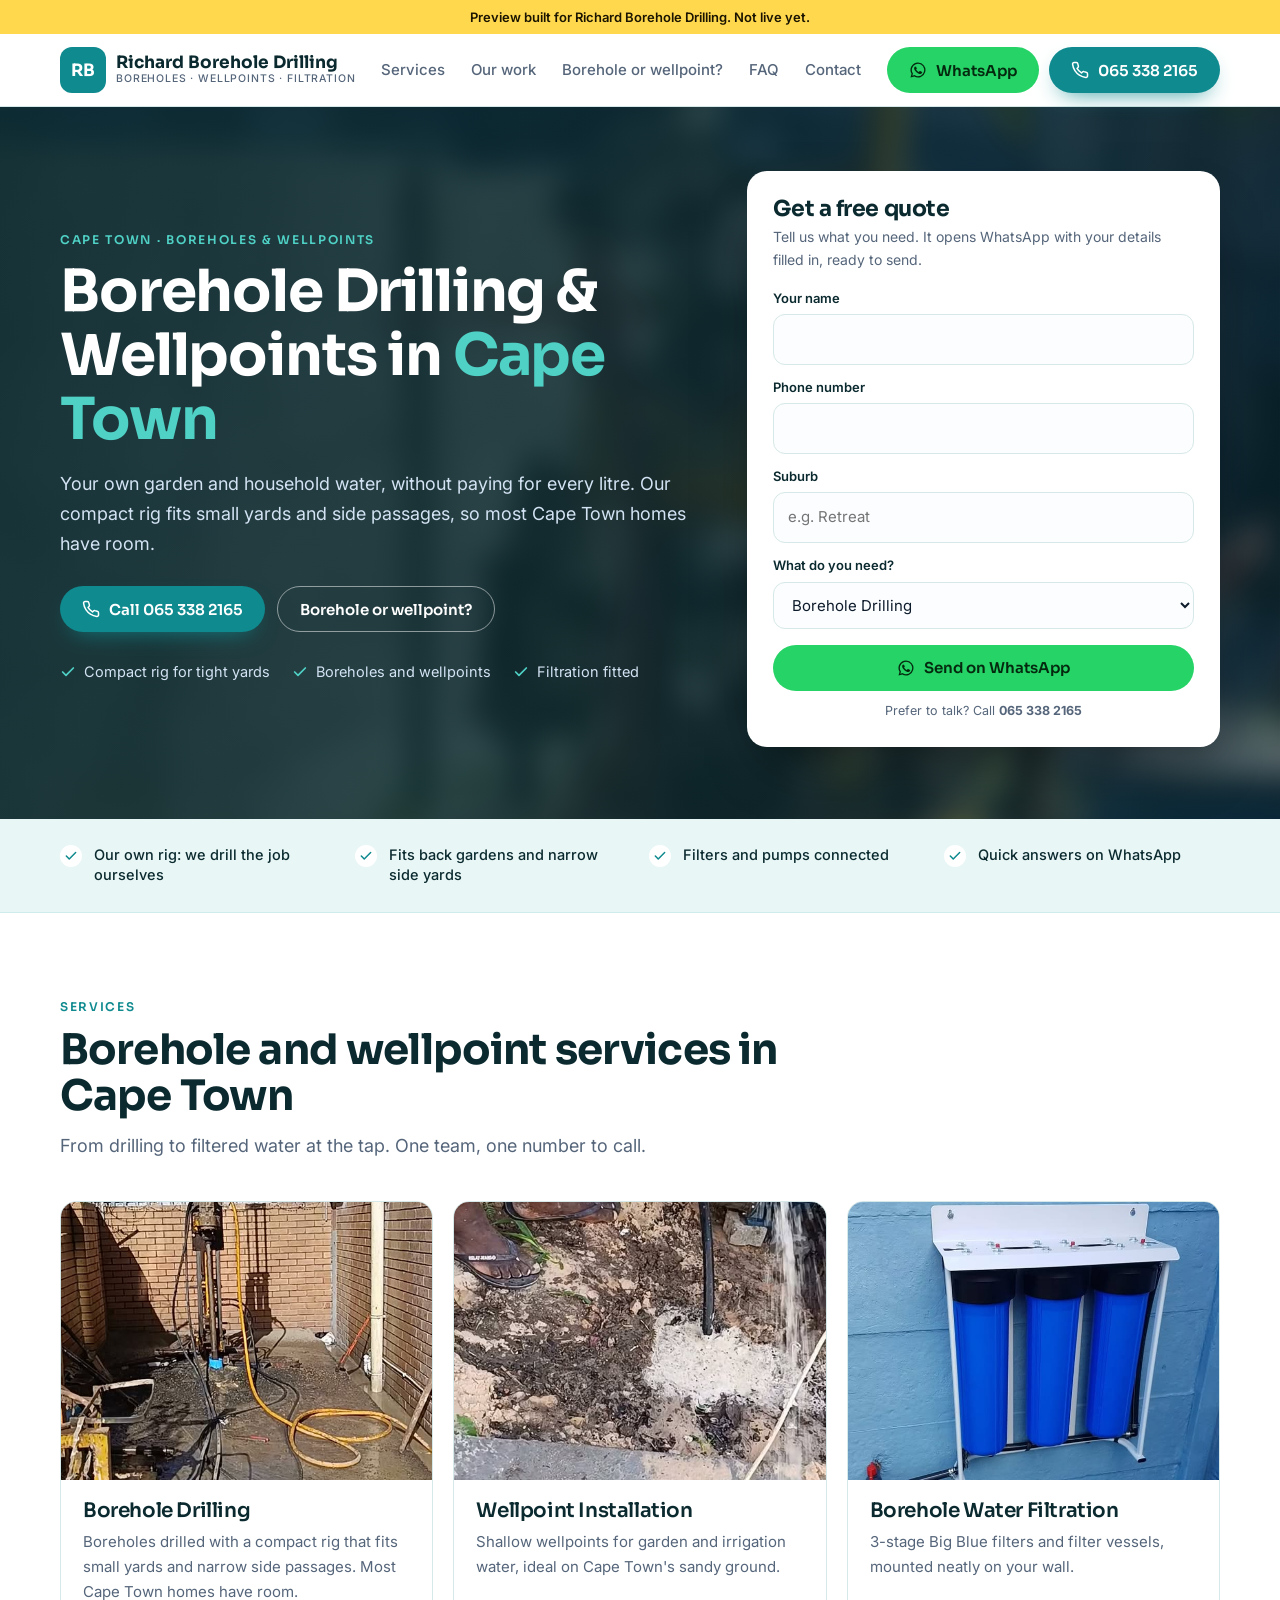
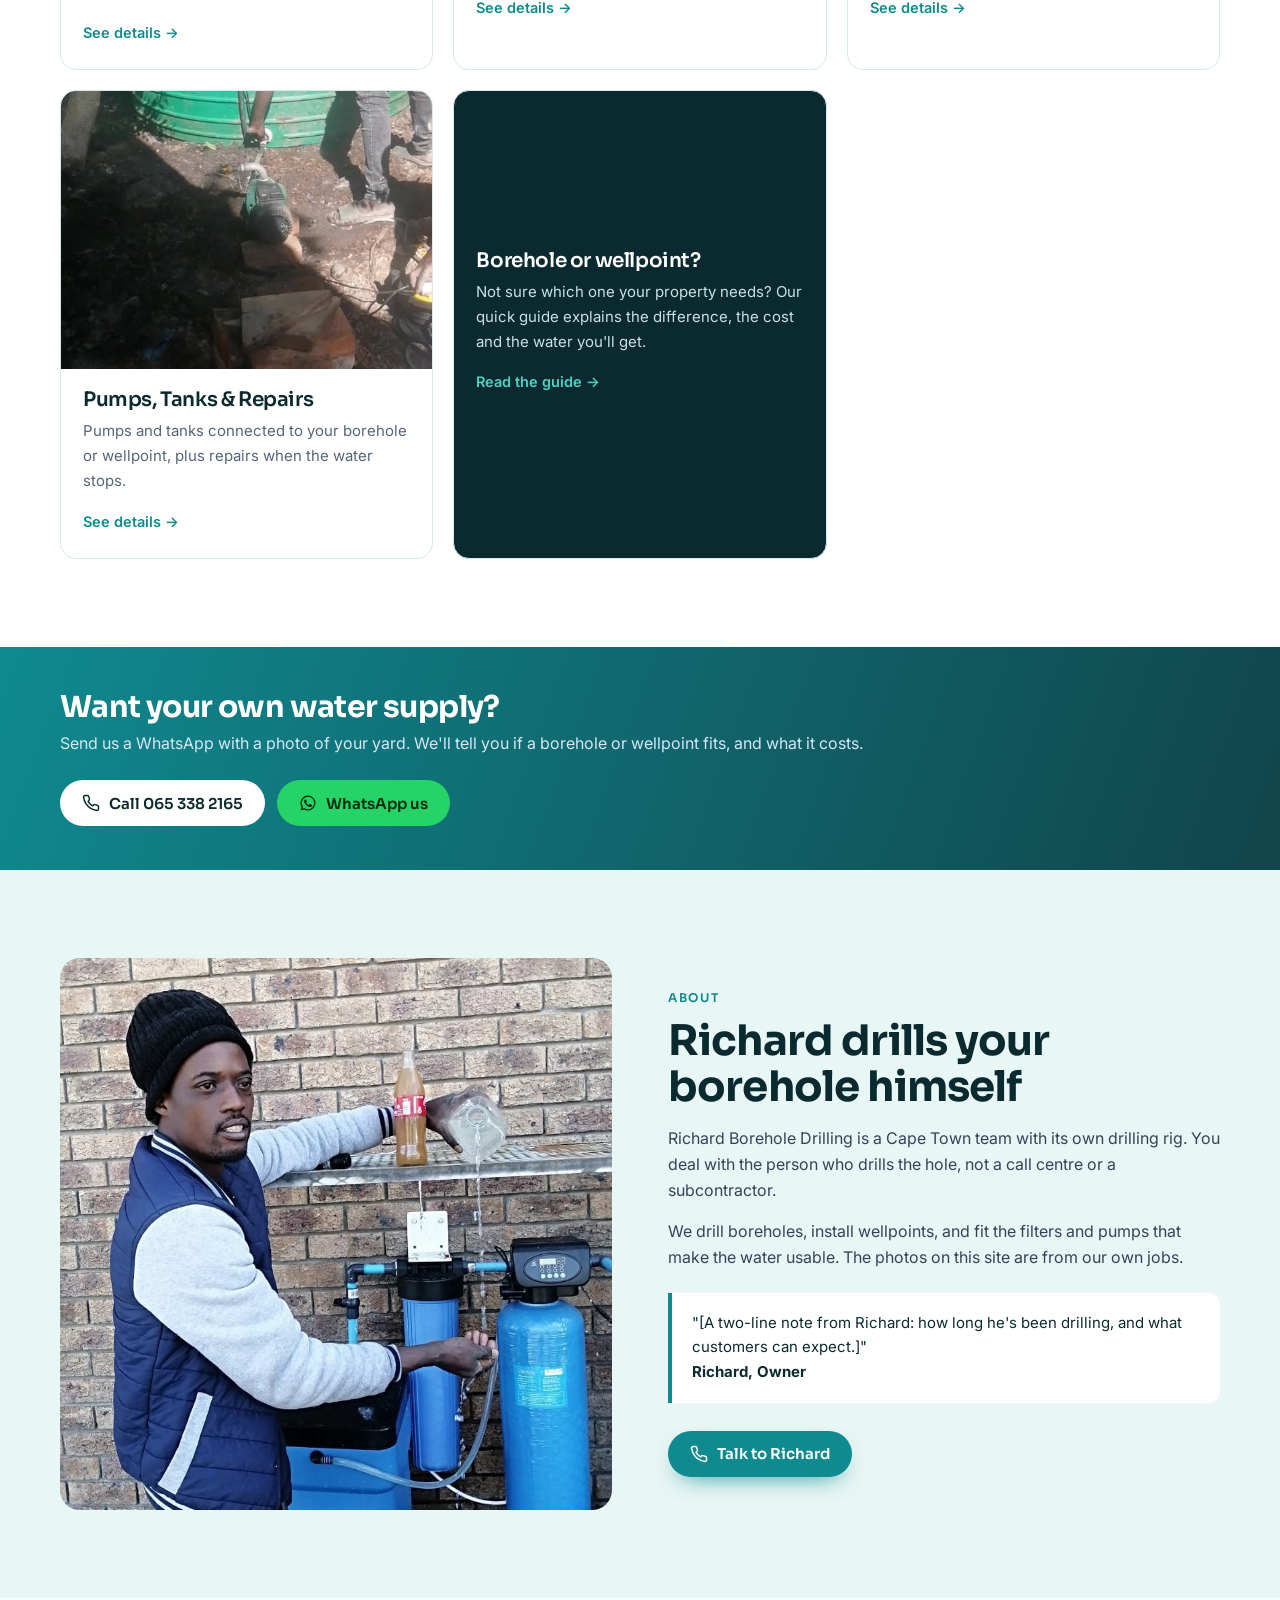
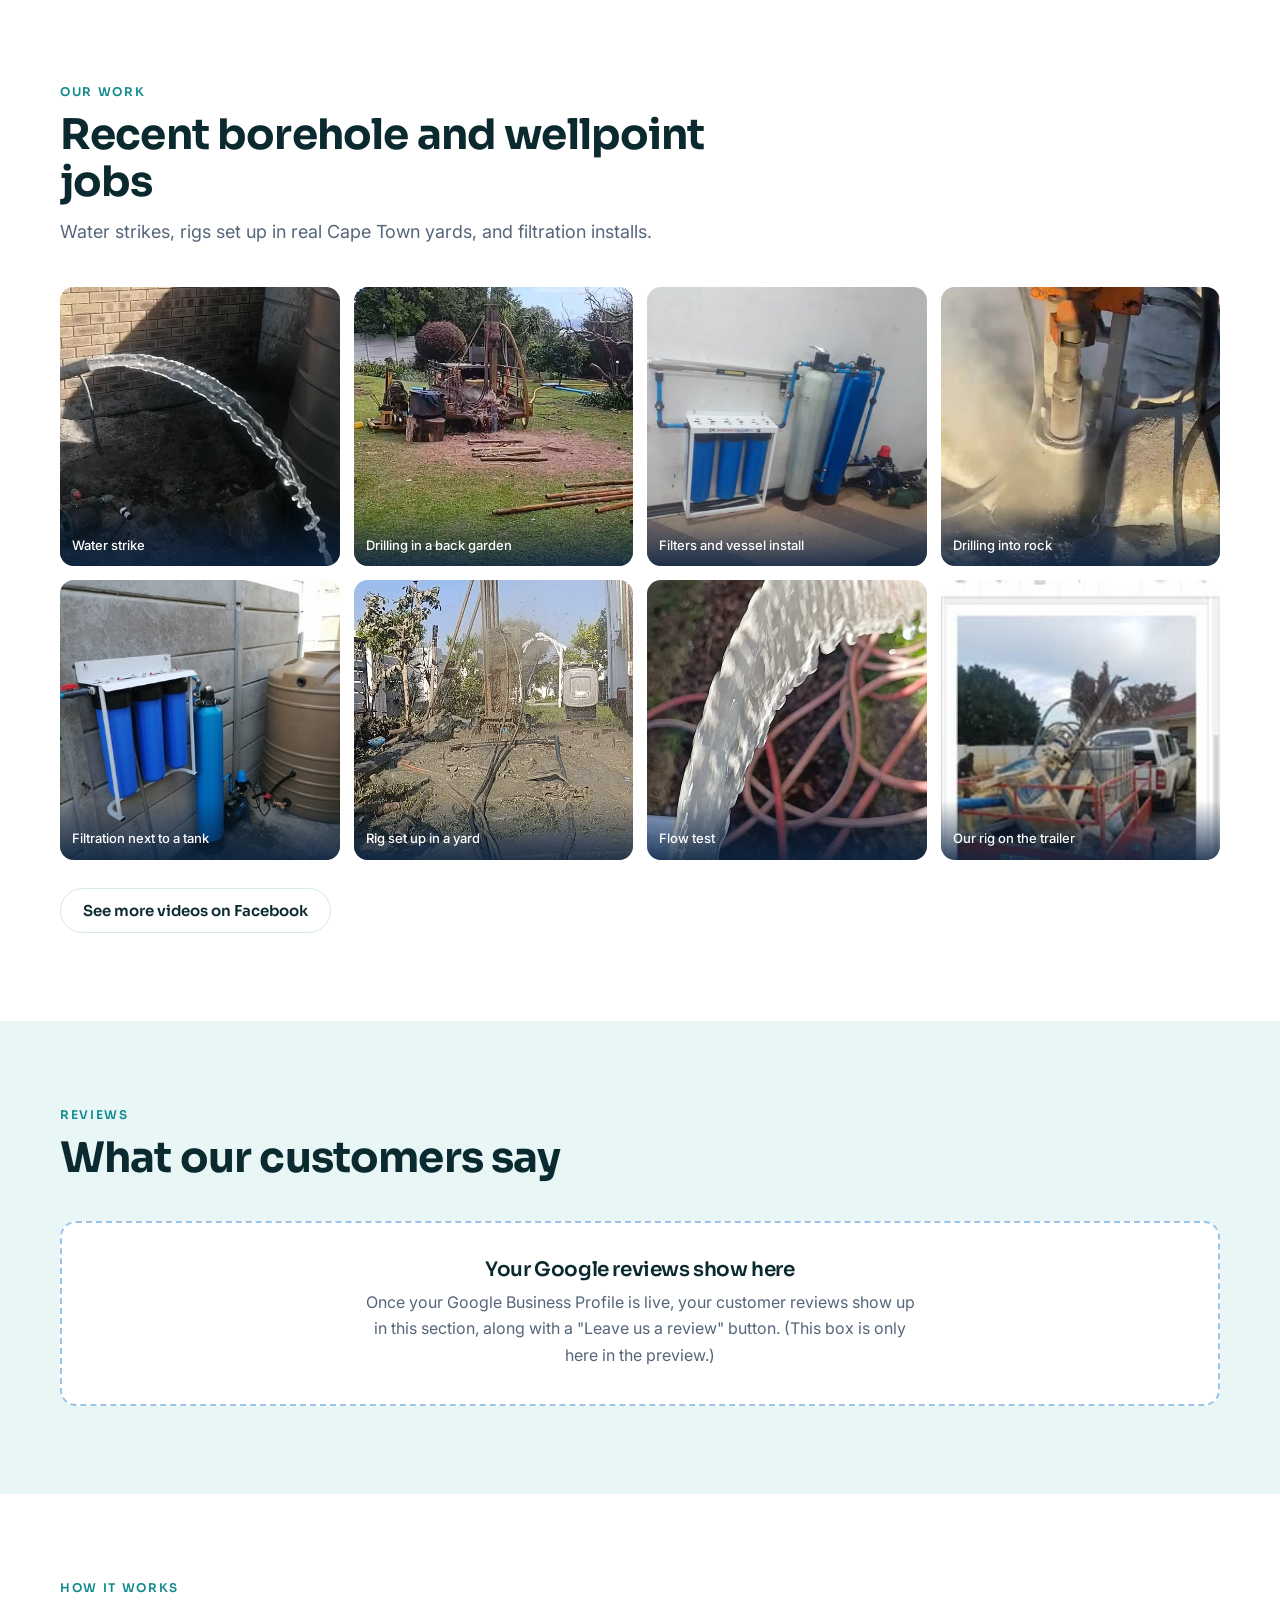
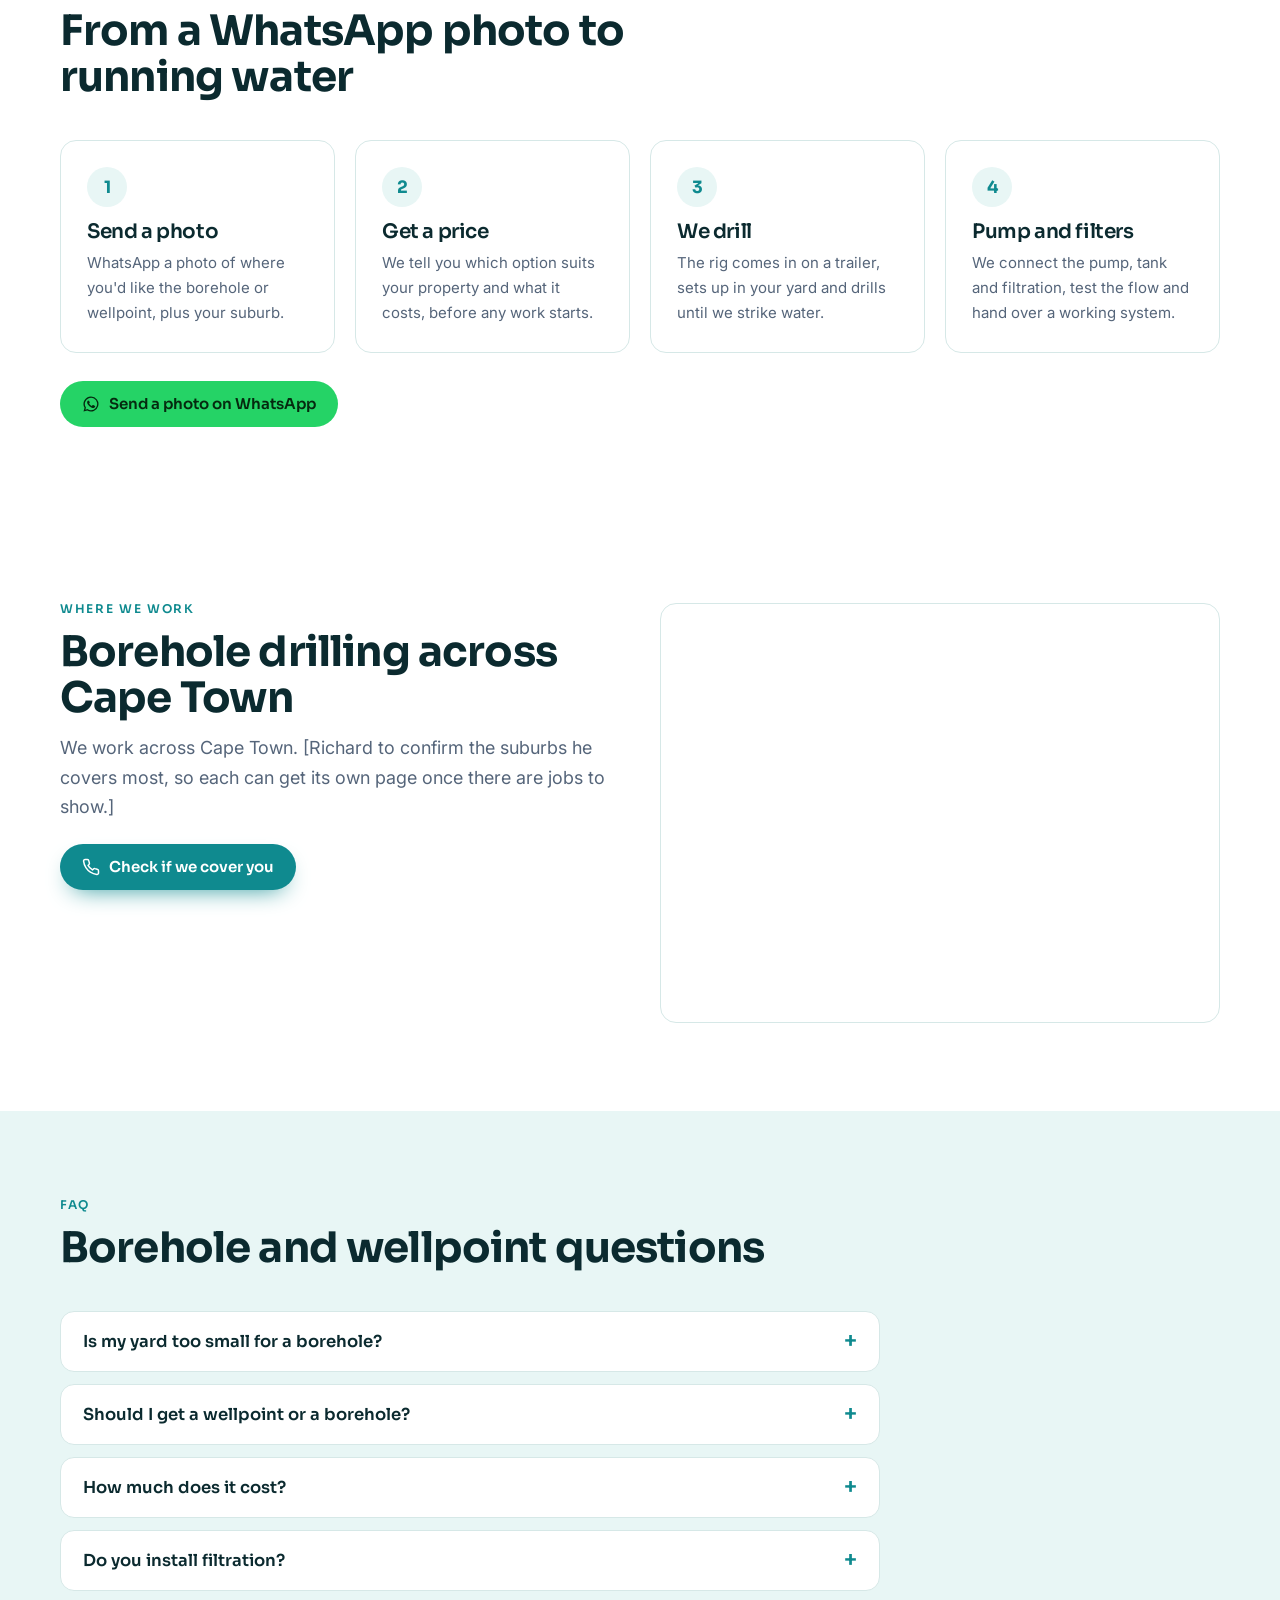
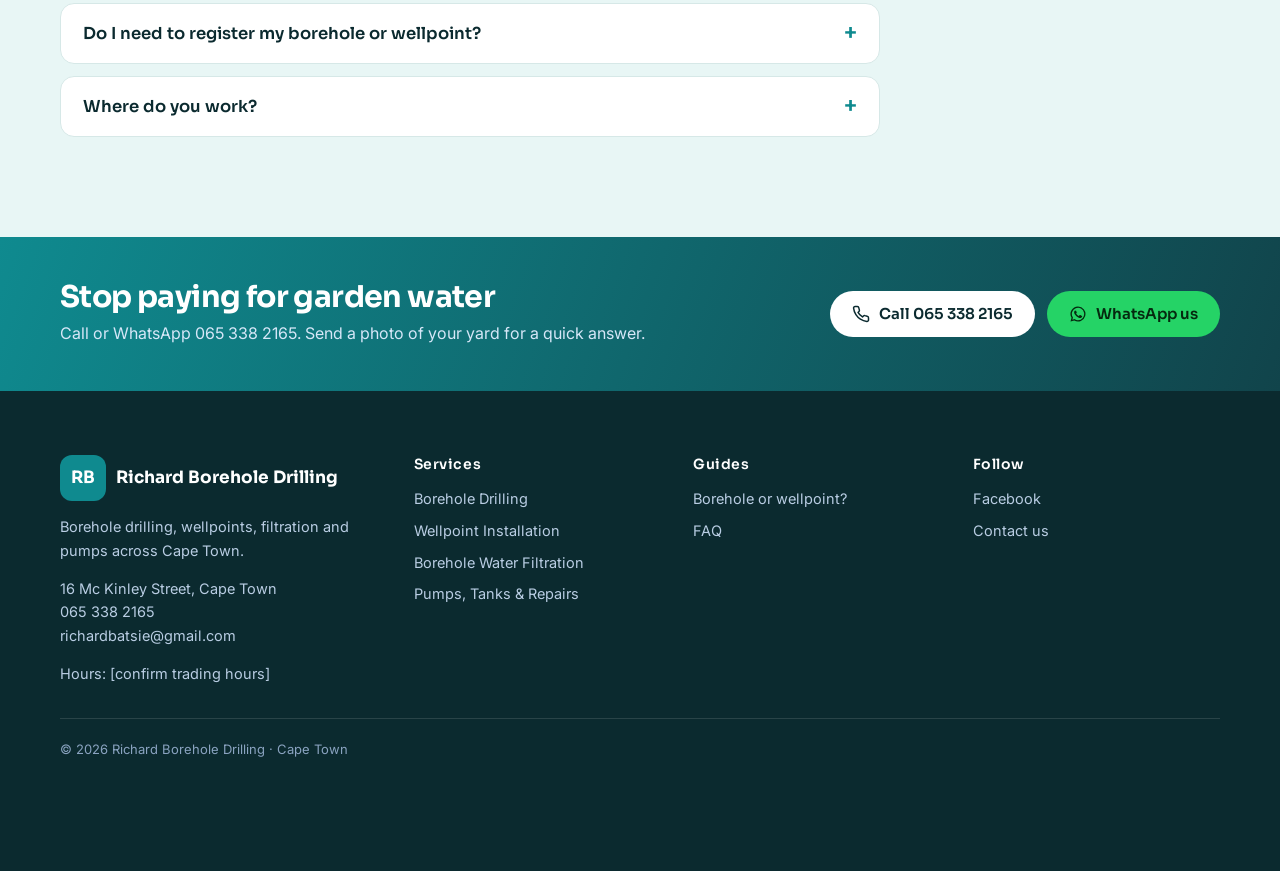
==== commit e8c8b9e2: "Remove top phone strip Co-Authored-By: Claude Opus 5.5 <noreply@anthropic.com>" ====
--- a/index.html
+++ b/index.html
@@ -16,7 +16,6 @@
 </head>
 <body>
 <div class="preview">Preview built for Richard Borehole Drilling. Not live yet.</div>
-<div class="topstrip"><div class="wrap"><span class="hide-m">Boreholes &amp; wellpoints across Cape Town</span><span>Call or WhatsApp <a href="tel:+27653382165">065 338 2165</a></span></div></div>
 <header><div class="wrap nav">
 <a class="brand" href="./"><span class="mono">RB</span><span>Richard Borehole Drilling<small>Boreholes · Wellpoints · Filtration</small></span></a>
 <nav class="nav-links"><a href="#services">Services</a><a href="#work">Our work</a><a href="borehole-vs-wellpoint/">Borehole or wellpoint?</a><a href="#faq">FAQ</a><a href="contact/">Contact</a></nav>
--- a/styles.css
+++ b/styles.css
@@ -164,4 +164,7 @@
 @media (max-width:900px){.contact-grid{grid-template-columns:1fr}}
 
 :root{--navy:#0b2a2f;--navy-2:#11444b;--blue:#0f8a8f;--blue-d:#0b6d71;--aqua:#4fd1c5;--sky:#e8f6f5;--sky-2:#cdeceb;--line:#d6e8e7}
+.hero-bg{filter:blur(14px) saturate(1.15);transform:scale(1.12);background-position:center 40%}
+.hero::after{background:linear-gradient(100deg,rgba(11,42,47,.93) 0%,rgba(11,42,47,.82) 50%,rgba(11,42,47,.6) 100%)}
+@media (max-width:900px){header{display:none}.hero .hero-ctas a[href^="tel:"],.page-hero .hero-ctas a[href^="tel:"]{display:none}.hero{padding:40px 0 56px}}
 .mono{width:46px;height:46px;border-radius:12px;display:grid;place-items:center;background:var(--blue);color:#fff;font:700 17px Sora,sans-serif;flex:none}
